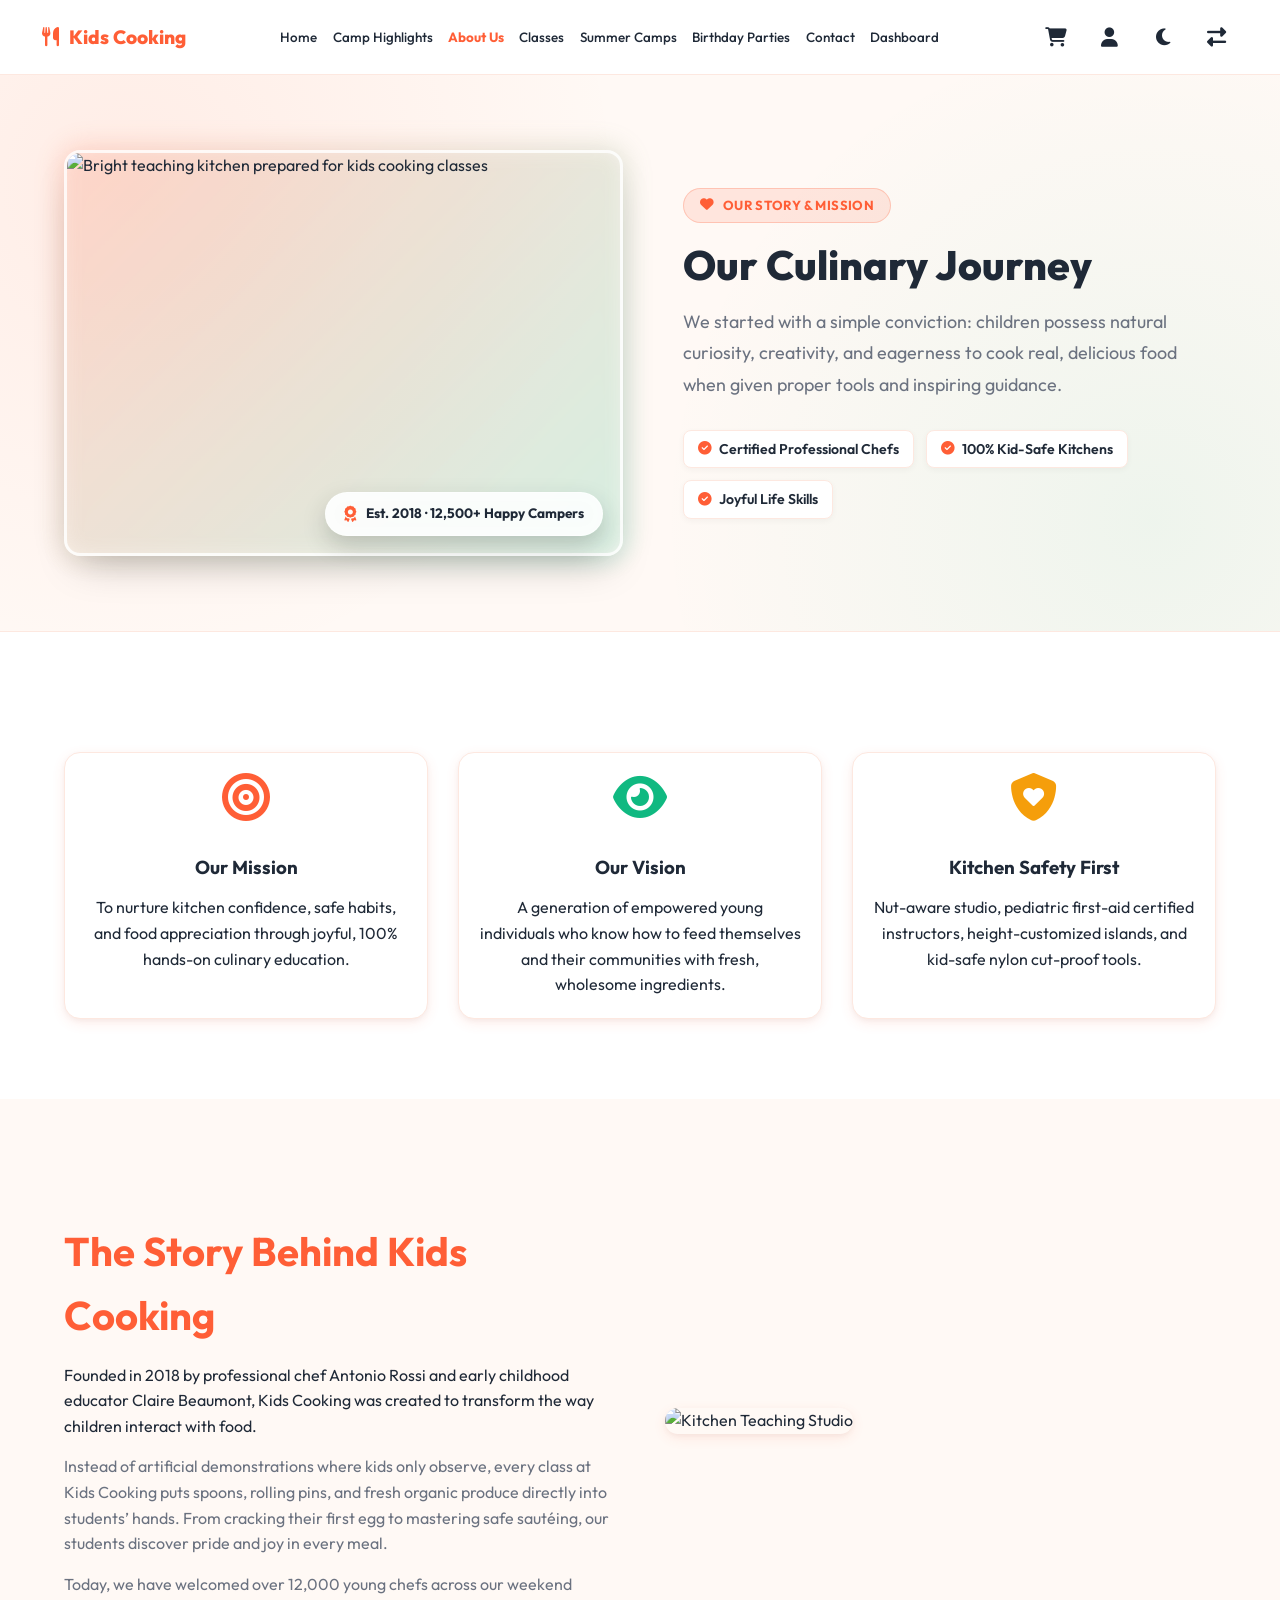
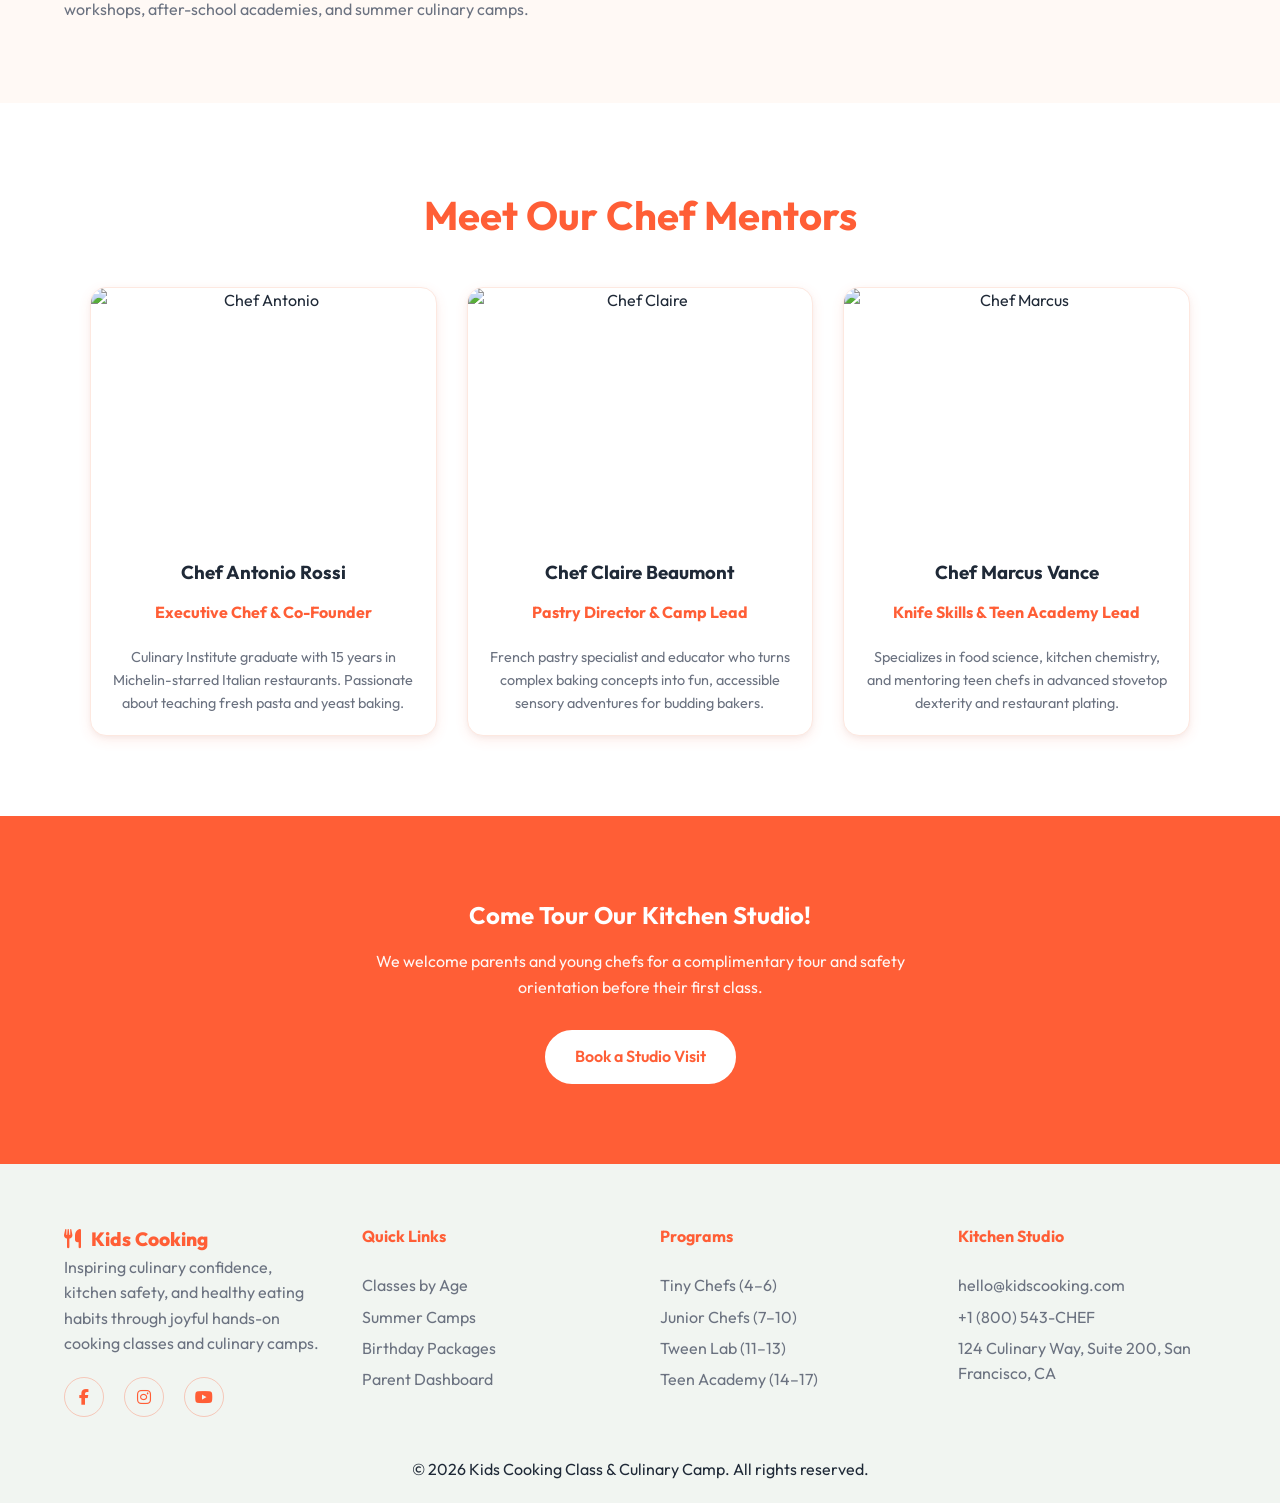
==== about.html @ 9f6e00d6 "Update Kids Cooking Class & Culinary Camp website files" ====
<!DOCTYPE html>
<html lang="en" data-theme="light" dir="ltr">
<head>
    <meta charset="UTF-8">
    <meta name="viewport" content="width=device-width, initial-scale=1.0">
    <link rel="icon" href="assets/favicon.svg" type="image/svg+xml">
    <title>About Us - Kids Cooking Class &amp; Culinary Camp</title>
    <meta name="description" content="Learn about Kids Cooking — our culinary mission, patient chef instructors, kitchen safety standards, and allergy-conscious philosophy.">
    <link rel="stylesheet" href="assets/css/main.css">
    <link rel="stylesheet" href="https://cdnjs.cloudflare.com/ajax/libs/font-awesome/6.5.0/css/all.min.css">
</head>
<body>

    <header>
        <a href="index.html" class="logo">
            <i class="fas fa-utensils"></i>
            <span>Kids Cooking</span>
        </a>
        <nav id="main-nav">
            <ul>
                <li><a href="index.html">Home</a></li>
                <li><a href="index2.html">Camp Highlights</a></li>
                <li><a href="about.html">About Us</a></li>
                <li><a href="products.html">Classes</a></li>
                <li><a href="applications.html">Summer Camps</a></li>
                <li><a href="pricing.html">Birthday Parties</a></li>
                <li><a href="contact.html">Contact</a></li>
                <li><a href="dashboard.html">Dashboard</a></li>
            </ul>
        </nav>
        <div class="nav-actions">

            <a href="cart.html" class="icon-btn" title="Enrollment Cart">
                <i class="fas fa-shopping-cart"></i>
            </a>
            <a href="login.html" class="icon-btn" title="Parent Portal">
                <i class="fas fa-user"></i>
            </a>
            <button class="icon-btn" id="theme-toggle" title="Toggle Theme">
                <i class="fas fa-moon"></i>
            </button>
            <button class="icon-btn" id="rtl-toggle" title="Toggle RTL">
                <i class="fas fa-right-left"></i>
            </button>
            <button class="menu-toggle" id="menu-toggle" aria-label="Open navigation menu" aria-expanded="false" type="button">
                <i class="fas fa-bars" aria-hidden="true"></i>
            </button>
        </div>
    </header>

    <main>
        <!-- About Us Split Hero Section -->
        <section class="page-hero-section">
            <div class="container">
                <div class="page-hero-grid">
                    <div class="page-hero-image-wrap">
                        <div class="page-hero-image-inner">
                            <img class="page-intro-image" src="https://images.unsplash.com/photo-1556911220-e15b29be8c8f?auto=format&fit=crop&w=1200&q=80" alt="Bright teaching kitchen prepared for kids cooking classes" loading="lazy">
                        </div>
                        <div class="hero-image-badge">
                            <i class="fas fa-award"></i>
                            <span>Est. 2018 · 12,500+ Happy Campers</span>
                        </div>
                    </div>
                    <div class="page-hero-content">
                        <span class="page-hero-badge"><i class="fas fa-heart"></i> Our Story &amp; Mission</span>
                        <h1 class="section-title">Our Culinary Journey</h1>
                        <p>We started with a simple conviction: children possess natural curiosity, creativity, and eagerness to cook real, delicious food when given proper tools and inspiring guidance.</p>
                        <div class="page-hero-chips">
                            <span class="page-hero-chip"><i class="fas fa-check-circle"></i> Certified Professional Chefs</span>
                            <span class="page-hero-chip"><i class="fas fa-check-circle"></i> 100% Kid-Safe Kitchens</span>
                            <span class="page-hero-chip"><i class="fas fa-check-circle"></i> Joyful Life Skills</span>
                        </div>
                    </div>
                </div>
            </div>
        </section>

        <!-- Mission, Vision, Safety Pillars -->
        <section>
            <div class="container">
                <div class="card-grid">
                    <!-- Mission -->
                    <div class="card">
                        <div class="card-content">
                            <i class="fas fa-bullseye fa-3x" style="color: var(--primary); margin-bottom: 20px;"></i>
                            <h3>Our Mission</h3>
                            <p>To nurture kitchen confidence, safe habits, and food appreciation through joyful, 100% hands-on culinary education.</p>
                        </div>
                    </div>
                    <!-- Vision -->
                    <div class="card">
                        <div class="card-content">
                            <i class="fas fa-eye fa-3x" style="color: var(--secondary); margin-bottom: 20px;"></i>
                            <h3>Our Vision</h3>
                            <p>A generation of empowered young individuals who know how to feed themselves and their communities with fresh, wholesome ingredients.</p>
                        </div>
                    </div>
                    <!-- Safety -->
                    <div class="card">
                        <div class="card-content">
                            <i class="fas fa-shield-heart fa-3x" style="color: var(--accent); margin-bottom: 20px;"></i>
                            <h3>Kitchen Safety First</h3>
                            <p>Nut-aware studio, pediatric first-aid certified instructors, height-customized islands, and kid-safe nylon cut-proof tools.</p>
                        </div>
                    </div>
                </div>
            </div>
        </section>

        <!-- Story Section -->
        <section id="our-story" style="background-color: var(--bg-alt);">
            <div class="container">
                <div class="card-grid" style="grid-template-columns: 1fr 1fr; align-items: center; gap: 50px;">
                    <div style="order: 2;">
                        <img src="https://images.unsplash.com/photo-1556911220-e15b29be8c8f?auto=format&fit=crop&w=800&q=80" alt="Kitchen Teaching Studio" style="height: 400px; width: 100%; object-fit: cover; border-radius: var(--radius); box-shadow: var(--shadow);">
                    </div>
                    <div style="order: 1;">
                        <h2 class="section-title">The Story Behind Kids Cooking</h2>
                        <p>Founded in 2018 by professional chef Antonio Rossi and early childhood educator Claire Beaumont, Kids Cooking was created to transform the way children interact with food.</p>
                        <p style="margin-top: 15px; color: var(--text-muted);">Instead of artificial demonstrations where kids only observe, every class at Kids Cooking puts spoons, rolling pins, and fresh organic produce directly into students’ hands. From cracking their first egg to mastering safe sautéing, our students discover pride and joy in every meal.</p>
                        <p style="margin-top: 15px; color: var(--text-muted);">Today, we have welcomed over 12,000 young chefs across our weekend workshops, after-school academies, and summer culinary camps.</p>
                    </div>
                </div>
            </div>
        </section>

        <!-- Instructors Section -->
        <section id="team">
            <div class="container">
                <h2 class="section-title text-center">Meet Our Chef Mentors</h2>
                <div class="card-grid card-grid--three">
                    <div class="card">
                        <img src="https://images.unsplash.com/photo-1577219491135-ce391730fb2c?auto=format&fit=crop&w=600&q=80" alt="Chef Antonio" style="height: 250px; object-fit: cover;">
                        <div class="card-content">
                            <h3>Chef Antonio Rossi</h3>
                            <p style="color: var(--primary); font-weight: 700; margin-bottom: 8px;">Executive Chef &amp; Co-Founder</p>
                            <p style="font-size: 0.9rem; color: var(--text-muted);">Culinary Institute graduate with 15 years in Michelin-starred Italian restaurants. Passionate about teaching fresh pasta and yeast baking.</p>
                        </div>
                    </div>
                    <div class="card">
                        <img src="https://images.unsplash.com/photo-1581299894007-aaa50297cf16?auto=format&fit=crop&w=600&q=80" alt="Chef Claire" style="height: 250px; object-fit: cover;">
                        <div class="card-content">
                            <h3>Chef Claire Beaumont</h3>
                            <p style="color: var(--primary); font-weight: 700; margin-bottom: 8px;">Pastry Director &amp; Camp Lead</p>
                            <p style="font-size: 0.9rem; color: var(--text-muted);">French pastry specialist and educator who turns complex baking concepts into fun, accessible sensory adventures for budding bakers.</p>
                        </div>
                    </div>
                    <div class="card">
                        <img src="https://images.unsplash.com/photo-1543339308-43e59d6b73a6?auto=format&fit=crop&w=600&q=80" alt="Chef Marcus" style="height: 250px; object-fit: cover;">
                        <div class="card-content">
                            <h3>Chef Marcus Vance</h3>
                            <p style="color: var(--primary); font-weight: 700; margin-bottom: 8px;">Knife Skills &amp; Teen Academy Lead</p>
                            <p style="font-size: 0.9rem; color: var(--text-muted);">Specializes in food science, kitchen chemistry, and mentoring teen chefs in advanced stovetop dexterity and restaurant plating.</p>
                        </div>
                    </div>
                </div>
            </div>
        </section>

        <!-- Studio Tour CTA -->
        <section class="section-cta-band" style="background: var(--primary); color: white;">
            <div class="container text-center">
                <h2 style="color: white; margin-bottom: 15px;">Come Tour Our Kitchen Studio!</h2>
                <p style="margin-bottom: 30px; opacity: 0.95; max-width: 600px; margin-left: auto; margin-right: auto;">
                    We welcome parents and young chefs for a complimentary tour and safety orientation before their first class.
                </p>
                <a href="contact.html" class="btn btn-primary btn-primary-on-dark">Book a Studio Visit</a>
            </div>
        </section>
    </main>

    <footer>
        <div class="container">
            <div class="footer-grid">
                <div class="footer-column">
                    <div class="logo">
                        <i class="fas fa-utensils"></i>
                        <span>Kids Cooking</span>
                    </div>
                    <p>Inspiring culinary confidence, kitchen safety, and healthy eating habits through joyful hands-on cooking classes and culinary camps.</p>
                    <div class="footer-socials">
                        <a href="#" class="footer-social-link" title="Facebook" aria-label="Facebook"><i class="fab fa-facebook-f"></i></a>
                        <a href="#" class="footer-social-link" title="Instagram" aria-label="Instagram"><i class="fab fa-instagram"></i></a>
                        <a href="#" class="footer-social-link" title="YouTube" aria-label="YouTube"><i class="fab fa-youtube"></i></a>
                    </div>
                </div>
                <div class="footer-column">
                    <h4>Quick Links</h4>
                    <ul>
                        <li><a href="products.html">Classes by Age</a></li>
                        <li><a href="applications.html">Summer Camps</a></li>
                        <li><a href="pricing.html">Birthday Packages</a></li>
                        <li><a href="dashboard.html">Parent Dashboard</a></li>
                    </ul>
                </div>
                <div class="footer-column">
                    <h4>Programs</h4>
                    <ul>
                        <li><a href="products.html">Tiny Chefs (4–6)</a></li>
                        <li><a href="products.html">Junior Chefs (7–10)</a></li>
                        <li><a href="products.html">Tween Lab (11–13)</a></li>
                        <li><a href="products.html">Teen Academy (14–17)</a></li>
                    </ul>
                </div>
                <div class="footer-column">
                    <h4>Kitchen Studio</h4>
                    <p>hello@kidscooking.com</p>
                    <p>+1 (800) 543-CHEF</p>
                    <p>124 Culinary Way, Suite 200, San Francisco, CA</p>
                </div>
            </div>
            <p>&copy; 2026 Kids Cooking Class & Culinary Camp. All rights reserved.</p>
        </div>
    </footer>

    <script src="assets/js/app.js"></script>
</body>
</html>
---- assets/css/main.css ----
@import url('https://fonts.googleapis.com/css2?family=Outfit:wght@300;400;500;600;700;800;900&family=Quicksand:wght@500;600;700&display=swap');

:root {
    --primary: #FF5E36;
    --primary-light: #FF7A59;
    --secondary: #10B981;
    --accent: #F59E0B;
    --accent-purple: #8B5CF6;
    --bg-light: #FFFFFF;
    --bg-alt-light: #FFF9F5;
    --text-light: #1F2937;
    --text-muted-light: #6B7280;
    --card-light: #FFFFFF;
    --border-light: #FDE8E0;

    --bg-dark: #1E161C;
    --bg-alt-dark: #291F26;
    --text-dark: #FDF8F6;
    --text-muted-dark: #D4C3CC;
    --card-dark: #2F242C;
    --border-dark: #4B3947;

    --transition: all 0.3s ease;
    --radius: 16px;
    --shadow: 0 4px 14px -1px rgba(255, 94, 54, 0.12), 0 2px 6px -1px rgba(0, 0, 0, 0.05);
}

[data-theme="dark"] {
    --bg: var(--bg-dark);
    --bg-alt: var(--bg-alt-dark);
    --text: var(--text-dark);
    --text-muted: var(--text-muted-dark);
    --card: var(--card-dark);
    --border: var(--border-dark);
    --shadow: 0 10px 15px -3px rgba(0, 0, 0, 0.5);
}

[data-theme="light"] {
    --bg: var(--bg-light);
    --bg-alt: var(--bg-alt-light);
    --text: var(--text-light);
    --text-muted: var(--text-muted-light);
    --card: var(--card-light);
    --border: var(--border-light);
}

[dir="rtl"] {
    direction: rtl;
    text-align: right;
}

* {
    margin: 0;
    padding: 0;
    box-sizing: border-box;
}

body {
    font-family: 'Outfit', 'Quicksand', -apple-system, BlinkMacSystemFont, 'Segoe UI', Roboto, sans-serif;
    background-color: var(--bg);
    color: var(--text);
    line-height: 1.6;
    transition: background-color 0.3s, color 0.3s;
    overflow-x: hidden;
}

a {
    text-decoration: none;
    color: inherit;
    transition: var(--transition);
}

ul {
    list-style: none;
}

img {
    max-width: 100%;
    height: auto;
    border-radius: var(--radius);
}

section {
    padding: 80px 5%;
}

.container {
    max-width: 1200px;
    margin: 0 auto;
}

.text-center {
    text-align: center;
}

/* Typography */
h1, h2, h3, h4 {
    margin-bottom: 1.5rem;
    font-weight: 700;
}

.section-title {
    font-size: 2.5rem;
    margin-bottom: 1rem;
    color: var(--primary);
}

[data-theme="dark"] .section-title {
    color: var(--primary);
}

.page-intro-image {
    display: block;
    width: min(100%, 920px);
    aspect-ratio: 16 / 7;
    object-fit: cover;
    margin: 32px auto 0;
    border-radius: var(--radius);
    box-shadow: var(--shadow);
}

.auth-visual {
    height: 155px;
    margin: -16px -8px 24px;
    border-radius: 14px;
    overflow: hidden;
    box-shadow: var(--shadow);
}

.auth-visual img {
    width: 100%;
    height: 100%;
    object-fit: cover;
    display: block;
}

/* Base Buttons */
.btn {
    display: inline-flex;
    align-items: center;
    justify-content: center;
    padding: 12px 28px;
    border-radius: 50px;
    font-weight: 600;
    font-size: 1rem;
    cursor: pointer;
    border: none;
    transition: var(--transition);
    gap: 8px;
    min-width: 160px;
    text-align: center;
    position: relative;
    overflow: hidden;
}

.btn-primary {
    background-color: var(--primary);
    color: white;
}

@media (hover: hover) and (pointer: fine) {
    .btn-primary:hover {
        background-color: var(--primary-light);
        transform: translateY(-2px);
        box-shadow: 0 8px 20px rgba(255, 94, 54, 0.4);
    }
}

.btn-primary:active {
    transform: translateY(0);
    box-shadow: 0 4px 14px rgba(255, 94, 54, 0.3);
}

.btn-secondary {
    background-color: transparent;
    border: 2px solid var(--primary);
    color: var(--primary);
}

[data-theme="dark"] .btn-secondary {
    border-color: var(--primary);
    color: var(--primary);
}

.btn-secondary:hover {
    background-color: var(--primary);
    color: white;
    transform: translateY(-2px);
}

[data-theme="dark"] .btn-secondary:hover {
    background-color: var(--primary);
    color: white;
}

/*
 * Secondary outline on dark surfaces (hero overlay, primary CTA bands, etc.).
 * Default .btn-secondary uses --primary green; that fails on dark green/black backdrops.
 */
.hero .btn-secondary,
.section-cta-band .btn-secondary,
#final-cta .btn-secondary,
.btn-secondary-on-dark {
    border-color: rgba(255, 255, 255, 0.95);
    color: #ffffff;
    background-color: rgba(255, 255, 255, 0.12);
}

.hero .btn-secondary:hover,
.section-cta-band .btn-secondary:hover,
#final-cta .btn-secondary:hover,
.btn-secondary-on-dark:hover {
    background-color: #ffffff;
    color: var(--primary);
    border-color: #ffffff;
    box-shadow: 0 4px 14px rgba(0, 0, 0, 0.2);
}

/* Header */
header {
    background-color: rgba(255, 255, 255, 0.8);
    backdrop-filter: blur(10px);
    position: sticky;
    top: 0;
    z-index: 900;
    padding: 0.95rem clamp(20px, 3.25vw, 60px);
    display: flex;
    justify-content: space-between;
    align-items: center;
    gap: clamp(12px, 1.8vw, 28px);
    border-bottom: 1px solid var(--border);
}

[data-theme="dark"] header {
    background-color: rgba(30, 22, 28, 0.85);
}

.logo {
    display: flex;
    align-items: center;
    gap: 10px;
    font-size: clamp(1.2rem, 1.4vw, 1.5rem);
    font-weight: 800;
    color: var(--primary);
    flex-shrink: 0;
    text-decoration: none;
    white-space: nowrap;
}

[data-theme="dark"] .logo {
    color: var(--primary);
}

header nav {
    flex: 1 1 auto;
    min-width: 0;
}

nav ul {
    display: flex;
    gap: clamp(10px, 1.2vw, 22px);
    align-items: center;
    justify-content: center;
    flex-wrap: nowrap;
}

nav ul li {
    flex: 0 0 auto;
}

/* Touch-friendly base interactions */
a, button, .btn, .icon-btn, .menu-toggle {
    touch-action: manipulation;
    -webkit-tap-highlight-color: transparent;
}

nav ul li a {
    font-weight: 500;
    font-size: clamp(0.84rem, 0.85vw, 0.95rem);
    white-space: nowrap;
    touch-action: manipulation;
    -webkit-tap-highlight-color: transparent;
}

nav ul li a[aria-current="page"],
nav ul li a.active-link {
    color: var(--primary);
    font-weight: 700;
}

[data-theme="dark"] nav ul li a[aria-current="page"],
[data-theme="dark"] nav ul li a.active-link {
    color: var(--primary);
}

@media (hover: hover) and (pointer: fine) {
    nav ul li a:hover {
        color: var(--primary);
    }
}

.nav-actions {
    display: flex;
    align-items: center;
    gap: clamp(6px, 0.75vw, 12px);
    flex-shrink: 0;
}

.btn-nav-cta {
    padding: 10px 18px;
    min-width: auto;
    font-size: 0.9rem;
    border-radius: 50px;
    line-height: 1.2;
    white-space: nowrap;
}

.icon-btn svg,
.icon-btn .lucide {
    width: 22px;
    height: 22px;
    stroke-width: 2;
    flex-shrink: 0;
}

.theme-toggle-btn .theme-icon-moon,
.theme-toggle-btn .theme-icon-sun {
    display: flex;
    align-items: center;
    justify-content: center;
}

.theme-toggle-btn .theme-icon-sun {
    display: none;
}

html[data-theme="dark"] .theme-toggle-btn .theme-icon-moon {
    display: none;
}

html[data-theme="dark"] .theme-toggle-btn .theme-icon-sun {
    display: flex;
}

.card-icon-top {
    display: flex;
    justify-content: center;
    align-items: center;
    margin-bottom: 20px;
    color: var(--primary);
}

.card-icon-top svg {
    width: 48px;
    height: 48px;
    stroke-width: 1.5;
}

#how-it-works .how-it-works-step-image,
#product-categories .how-it-works-step-image {
    margin: 0 auto 1.25rem;
    max-width: 200px;
    aspect-ratio: 1;
    border-radius: var(--radius);
    overflow: hidden;
    box-shadow: var(--shadow);
    border: 1px solid var(--border);
}

#product-categories .how-it-works-step-image {
    max-width: 140px;
    margin-bottom: 0.75rem;
}

#how-it-works .how-it-works-step-image img,
#product-categories .how-it-works-step-image img {
    width: 100%;
    height: 100%;
    object-fit: cover;
    display: block;
    border-radius: 0;
}

/* How It Works — responsive image fix for mobile & tablet */
@media (max-width: 1024px) {
    #how-it-works .how-it-works-step-image {
        max-width: 100%;
        width: 100%;
        aspect-ratio: 16 / 9;
        border-radius: var(--radius) var(--radius) 0 0;
        margin-bottom: 1.25rem;
    }

    #how-it-works .how-it-works-step-image img {
        width: 100%;
        height: 100%;
        object-fit: cover;
        aspect-ratio: unset;
    }
}

/* Video placeholder: photo poster + high-contrast play control */
.video-poster-tile {
    position: relative;
    width: 100%;
    max-width: 900px;
    margin: 0 auto;
    min-height: 320px;
    height: 50vw;
    max-height: 500px;
    border-radius: var(--radius);
    overflow: hidden;
    background-color: #111;
    display: flex;
    align-items: center;
    justify-content: center;
}

.video-poster-tile .video-poster-img {
    position: absolute;
    inset: 0;
    width: 100%;
    height: 100%;
    object-fit: cover;
    z-index: 0;
    display: block;
    border-radius: 0;
}

.video-poster-tile::before {
    content: '';
    position: absolute;
    inset: 0;
    z-index: 1;
    background: linear-gradient(to top, rgba(0, 0, 0, 0.75) 0%, rgba(0, 0, 0, 0.35) 45%, rgba(0, 0, 0, 0.25) 100%);
    pointer-events: none;
}

.video-poster-play {
    position: relative;
    z-index: 2;
    width: 88px;
    height: 88px;
    border: none;
    border-radius: 50%;
    background: rgba(255, 255, 255, 0.95);
    color: var(--primary);
    cursor: pointer;
    display: flex;
    align-items: center;
    justify-content: center;
    box-shadow: 0 8px 24px rgba(0, 0, 0, 0.35);
    transition: var(--transition);
}

.video-poster-play svg {
    width: 36px;
    height: 36px;
    margin-left: 4px;
}

@media (hover: hover) and (pointer: fine) {
    .video-poster-play:hover {
        transform: scale(1.06);
        background: #ffffff;
    }
}

.video-poster-caption {
    position: absolute;
    bottom: 20px;
    left: 0;
    right: 0;
    z-index: 2;
    color: #ffffff;
    text-align: center;
    margin: 0;
    padding: 0 16px;
    font-weight: 600;
    text-shadow: 0 1px 3px rgba(0, 0, 0, 0.8);
}

/* Products: Pro Grow Tower — primary green on dark bg-alt fails contrast in dark mode */
#featured-product .featured-price-current {
    color: var(--primary);
}

[data-theme="dark"] #featured-product .featured-price-current {
    color: var(--primary);
}

#featured-product .featured-price-was {
    color: var(--text-muted);
    font-weight: 600;
}

[data-theme="dark"] #featured-product .featured-price-was {
    color: #a1a1aa;
}

/* About: Our Journey — grid timeline so year badges never overlap headings */
#our-journey-timeline .journey-track {
    max-width: 760px;
    margin: 2.5rem auto 0;
    display: flex;
    flex-direction: column;
    gap: 2rem;
}

#our-journey-timeline .journey-row {
    display: grid;
    grid-template-columns: minmax(5.5rem, 6.5rem) minmax(0, 1fr);
    gap: 1rem 1.5rem;
    align-items: start;
}

#our-journey-timeline .journey-row__meta {
    border-inline-end: 3px solid var(--primary);
    padding-inline-end: 1.25rem;
    text-align: end;
    display: flex;
    justify-content: flex-end;
    align-items: flex-start;
}

#our-journey-timeline .journey-year-badge {
    display: inline-flex;
    align-items: center;
    justify-content: center;
    padding: 0.35rem 0.75rem;
    border-radius: 999px;
    font-weight: 700;
    font-size: 0.8rem;
    letter-spacing: 0.02em;
    color: #fff;
    background: var(--primary);
    white-space: nowrap;
}

#our-journey-timeline .journey-year-badge--today {
    background: var(--primary);
}

#our-journey-timeline .journey-row__body h3 {
    margin: 0 0 0.5rem;
    font-size: 1.35rem;
}

#our-journey-timeline .journey-row__body p {
    margin: 0;
    color: var(--text-muted);
    line-height: 1.65;
}

@media (max-width: 520px) {
    #our-journey-timeline .journey-row {
        grid-template-columns: 1fr;
        gap: 0.65rem;
    }

    #our-journey-timeline .journey-row__meta {
        border-inline-end: none;
        border-block-end: 3px solid var(--primary);
        padding-inline-end: 0;
        padding-block-end: 0.65rem;
        text-align: start;
        justify-content: flex-start;
    }
}

.icon-btn {
    background: transparent;
    border: none;
    color: var(--text);
    font-size: 1.2rem;
    cursor: pointer;
    padding: 8px;
    border-radius: 50%;
    transition: var(--transition);
    touch-action: manipulation;
    -webkit-tap-highlight-color: transparent;
    min-width: 44px;
    min-height: 44px;
    display: inline-flex;
    align-items: center;
    justify-content: center;
}

@media (hover: hover) and (pointer: fine) {
    .icon-btn:hover {
        background-color: var(--border);
    }
}

.icon-btn:active {
    background-color: var(--border);
    transform: scale(0.96);
}

/* Hero Section */
.hero {
    min-height: 80vh;
    display: flex;
    flex-direction: column;
    justify-content: center;
    align-items: center;
    text-align: center;
    background-size: cover;
    background-position: center;
    position: relative;
    color: white;
}

.hero::before {
    content: '';
    position: absolute;
    top: 0;
    left: 0;
    width: 100%;
    height: 100%;
    background: linear-gradient(rgba(0,0,0,0.4), rgba(0,0,0,0.6));
    z-index: 1;
}

.hero-content {
    position: relative;
    z-index: 2;
    max-width: 800px;
}

.hero h1 {
    font-size: 4rem;
    margin-bottom: 1rem;
    animation: fadeInUp 1s ease;
}

.hero p {
    font-size: 1.25rem;
    margin-bottom: 2rem;
    opacity: 0.9;
    animation: fadeInUp 1.2s ease;
}

.hero-btns {
    display: flex;
    gap: 20px;
    justify-content: center;
    animation: fadeInUp 1.4s ease;
}

.split-hero .hero-btns {
    margin-top: 2rem;
}

/* Cards */
.card-grid {
    display: grid;
    grid-template-columns: repeat(auto-fit, minmax(250px, 1fr));
    gap: 30px;
    margin-top: 40px;
}

.card {
    background-color: var(--card);
    border-radius: var(--radius);
    text-align: center;
    transition: var(--transition);
    border: 1px solid var(--border);
    box-shadow: var(--shadow);
    overflow: hidden;
    display: flex;
    flex-direction: column;
}

.product-card-actions {
    display: flex;
    gap: 12px;
    justify-content: center;
    margin-top: auto;
    padding-top: 15px;
}

.product-card-actions .btn {
    flex: 1;
    min-width: auto;
}



.card:active {
    transform: scale(0.99);
    border-color: var(--primary);
}

@media (hover: hover) and (pointer: fine) {
    .card:hover {
        transform: translateY(-8px);
        border-color: var(--primary);
    }
}

.card-grid--three {
    grid-template-columns: repeat(auto-fit, minmax(260px, 1fr));
    justify-items: stretch;
}

@media (min-width: 900px) {
    .card-grid--three {
        grid-template-columns: repeat(3, minmax(0, 1fr));
        max-width: 1100px;
        margin-left: auto;
        margin-right: auto;
    }
}

.card img {
    width: 100%;
    aspect-ratio: 16 / 9;
    object-fit: cover;
    border-radius: 0;
    transition: transform 0.5s ease;
}

#our-team .card img {
    aspect-ratio: 4 / 5;
    object-position: center top;
}


@media (min-width: 1025px) {
    .card img {
        aspect-ratio: 4 / 3;
    }
}

@media (hover: hover) and (pointer: fine) {
    .card:hover img {
        transform: scale(1.05);
    }
}



#our-team .card > img {
    height: 300px;
    object-position: center 20%;
}

.card-content {
    padding: 20px;
    display: flex;
    flex-direction: column;
    gap: 12px;
    flex-grow: 1;
}

.card-content h3 {
    margin-bottom: 0;
}

/* Dashboard Mockup */
.dashboard-preview {
    background: var(--card);
    border-radius: var(--radius);
    padding: 20px;
    box-shadow: var(--shadow);
    border: 1px solid var(--border);
    margin-top: 40px;
}

/* Footer */
footer {
    background-color: var(--bg-dark);
    color: white;
    padding: 60px 5% 20px;
    text-align: center;
}

/* Light theme footer overrides */
[data-theme="light"] footer {
    background-color: #F1F5F1;
    color: var(--text-light);
}

[data-theme="light"] footer .footer-column h4 {
    color: var(--primary);
}

[data-theme="light"] footer .footer-column .logo {
    color: var(--primary);
}

[data-theme="light"] footer .footer-column ul a {
    color: var(--text-muted-light);
}

[data-theme="light"] footer .footer-column p {
    color: var(--text-muted-light);
}

[data-theme="light"] .footer-social-link {
    border-color: rgba(255, 94, 54, 0.3);
    color: var(--primary);
}

[data-theme="light"] .footer-bottom {
    border-top-color: var(--border-light);
    color: var(--text-muted-light);
}

.footer-grid {
    display: grid;
    grid-template-columns: repeat(auto-fit, minmax(200px, 1fr));
    gap: 40px;
    margin-bottom: 40px;
}

.footer-column h4 {
    margin-bottom: 1.5rem;
    color: var(--primary-light);
    font-weight: 700;
}

/* Footer logo matches header logo colors */
footer .footer-column .logo {
    color: var(--primary);
}

footer .footer-column .logo .lucide,
footer .footer-column .logo svg {
    color: inherit;
    stroke: currentColor;
}

[data-theme="dark"] footer .footer-column .logo {
    color: var(--primary);
}

footer .footer-column {
    text-align: left;
}

footer .footer-column ul,
footer .footer-column p {
    margin: 0;
    padding: 0;
}

footer .footer-column ul li + li,
footer .footer-column p + p {
    margin-top: 0.35rem;
}

footer .footer-column ul a {
    color: #f1f5f9;
}

@media (hover: hover) and (pointer: fine) {
    footer .footer-column ul a:hover {
        color: #ffffff;
        text-decoration: underline;
    }
}

footer .footer-column p {
    color: rgba(248, 250, 252, 0.95);
}

.footer-socials {
    display: flex;
    justify-content: flex-start;
    gap: 20px;
    margin-top: 20px;
}

.footer-social-link {
    display: inline-flex;
    align-items: center;
    justify-content: center;
    width: 40px;
    height: 40px;
    border-radius: 50%;
    border: 1px solid rgba(255, 255, 255, 0.25);
    color: rgba(255, 255, 255, 0.85);
    transition: var(--transition);
}

.footer-social-link svg {
    width: 20px;
    height: 20px;
}

@media (hover: hover) and (pointer: fine) {
    .footer-social-link:hover {
        color: var(--primary);
        border-color: var(--primary);
    }
}

.footer-social-link:active {
    transform: scale(0.95);
}

/* CTA band on primary background: solid primary-style button */
.section-cta-band {
    text-align: center;
}

.section-cta-band .btn-primary-on-dark {
    background-color: white;
    color: var(--primary);
    border: 2px solid white;
}

.section-cta-band .btn-primary-on-dark:hover {
    background-color: transparent;
    color: white;
    border-color: white;
}

[data-theme="dark"] .section-cta-band .btn-primary-on-dark {
    background-color: white;
    color: var(--primary);
    border-color: white;
}

[data-theme="dark"] .section-cta-band .btn-primary-on-dark:hover {
    background-color: transparent;
    color: white;
    border-color: white;
}

/* Cart badge on header icon */
.icon-btn-cart {
    position: relative;
}

.cart-badge {
    position: absolute;
    top: 2px;
    right: 2px;
    min-width: 18px;
    height: 18px;
    padding: 0 4px;
    font-size: 0.65rem;
    font-weight: 700;
    line-height: 18px;
    text-align: center;
    border-radius: 9px;
    background: var(--primary);
    color: #ffffff;
}

/* Responsiveness Refinements */
@media (max-width: 1024px) {
    .card-grid--three {
        grid-template-columns: repeat(2, 1fr);
        gap: 20px;
    }

    .hero h1 {
        font-size: 3rem;
    }
}

@media (max-width: 768px) {
    .card-grid--three {
        grid-template-columns: 1fr;
    }

    .product-card-actions {
        flex-direction: column;
    }
    
    .product-card-actions .btn {
        width: 100%;
    }

    /* Stack 2-column grids on mobile */
    .card-grid[style*="grid-template-columns: 1fr 1fr"],
    .card-grid[style*="grid-template-columns: repeat(2"] {
        grid-template-columns: 1fr !important;
        text-align: center;
        gap: 40px !important;
    }

    .card-grid img {
        height: auto !important;
        max-height: 400px;
        width: 100%;
        object-fit: cover;
    }
}




/* Dashboard (no site header/footer) */
.dashboard-body {
    margin: 0;
    min-height: 100vh;
    display: flex;
    background: var(--bg);
    color: var(--text);
}

.dashboard-sidebar {
    width: 260px;
    flex-shrink: 0;
    background: var(--card);
    border-inline-end: 1px solid var(--border);
    display: flex;
    flex-direction: column;
    height: 100vh;
    position: sticky;
    top: 0;
    overflow-y: auto;
}

.dashboard-sidebar-header {
    padding: 1.25rem 1rem;
    border-bottom: 1px solid var(--border);
    display: flex;
    align-items: center;
    gap: 10px;
    font-weight: 800;
    font-size: 1.5rem;
    color: var(--primary);
}

[data-theme="dark"] .dashboard-sidebar-header {
    color: var(--primary);
}

.dashboard-nav {
    padding: 0.75rem 0;
    flex: 1;
}

.dashboard-nav a {
    display: flex;
    align-items: center;
    gap: 0.65rem;
    padding: 0.75rem 1.25rem;
    font-weight: 500;
    font-size: 0.95rem;
    color: var(--text);
    border-inline-start: 3px solid transparent;
}

.dashboard-nav a svg {
    width: 20px;
    height: 20px;
    flex-shrink: 0;
    opacity: 0.85;
}

@media (hover: hover) and (pointer: fine) {
    .dashboard-nav a:hover {
        background: var(--bg-alt);
        color: var(--primary);
    }
}

[data-theme="dark"] .dashboard-nav a:hover {
    color: var(--primary);
}

.dashboard-nav a[aria-current="page"] {
    background: var(--bg-alt);
    border-inline-start-color: var(--primary);
    color: var(--primary);
    font-weight: 600;
}

[data-theme="dark"] .dashboard-nav a[aria-current="page"] {
    color: var(--primary);
}

.dashboard-sidebar-footer {
    padding: 1rem;
    border-top: 1px solid var(--border);
}

.dashboard-main {
    flex: 1;
    min-width: 0;
    display: flex;
    flex-direction: column;
    max-height: 100vh;
    overflow: hidden;
}

.dashboard-topbar {
    display: flex;
    align-items: center;
    justify-content: space-between;
    gap: 1rem;
    padding: 0.85rem 1.5rem;
    border-bottom: 1px solid var(--border);
    background: var(--card);
    flex-shrink: 0;
    flex-wrap: nowrap;
}

.dashboard-topbar-actions {
    display: flex;
    align-items: center;
    gap: 0.5rem;
    flex-shrink: 0;
}

.dashboard-content {
    flex: 1;
    overflow-y: auto;
    padding: 1.5rem;
}

.dashboard-metrics {
    display: grid;
    grid-template-columns: repeat(auto-fit, minmax(200px, 1fr));
    gap: 1rem;
    margin-bottom: 1.5rem;
}

.metric-card {
    background: var(--card);
    border: 1px solid var(--border);
    border-radius: var(--radius);
    padding: 1.25rem;
    box-shadow: var(--shadow);
}

.metric-card h3 {
    font-size: 0.85rem;
    font-weight: 600;
    color: var(--text-muted);
    margin-bottom: 0.35rem;
}

.metric-card .metric-value {
    font-size: 1.75rem;
    font-weight: 800;
    color: var(--primary);
}

[data-theme="dark"] .metric-card .metric-value {
    color: var(--primary);
}

.dashboard-panel {
    background: var(--card);
    border: 1px solid var(--border);
    border-radius: var(--radius);
    padding: 1.25rem;
    margin-bottom: 1.25rem;
    box-shadow: var(--shadow);
}

.dashboard-panel h2 {
    font-size: 1.15rem;
    margin-bottom: 1rem;
}

.dashboard-two-col {
    display: grid;
    grid-template-columns: repeat(auto-fit, minmax(280px, 1fr));
    gap: 1.25rem;
}

/* Pricing */
.pricing-grid {
    display: grid;
    grid-template-columns: repeat(auto-fit, minmax(280px, 1fr));
    gap: 1.5rem;
    align-items: stretch;
    max-width: 1100px;
    margin: 0 auto;
}

.pricing-card {
    background: var(--card);
    border: 1px solid var(--border);
    border-radius: var(--radius);
    padding: 2rem 1.75rem;
    display: flex;
    flex-direction: column;
    box-shadow: var(--shadow);
    position: relative;
    padding-top: 2.25rem;
}

.pricing-card.popular {
    border-color: var(--primary);
    box-shadow: 0 12px 40px rgba(255, 94, 54, 0.2);
}

.badge-popular {
    position: absolute;
    top: -14px;
    left: 50%;
    transform: translateX(-50%);
    background: var(--primary);
    color: #ffffff;
    font-size: 0.75rem;
    font-weight: 700;
    padding: 6px 16px;
    border-radius: 999px;
    white-space: nowrap;
}

.pricing-card h3 {
    margin-bottom: 0.5rem;
}

.pricing-price {
    font-size: 2rem;
    font-weight: 800;
    color: var(--primary);
    margin-bottom: 0.25rem;
}

[data-theme="dark"] .pricing-price {
    color: var(--primary);
}

.pricing-card .pricing-desc {
    color: var(--text-muted);
    font-size: 0.95rem;
    margin-bottom: 1.25rem;
    flex-grow: 1;
}

.pricing-card ul {
    text-align: left;
    margin-bottom: 1.5rem;
    list-style: none;
}

.pricing-card ul li {
    padding: 0.35rem 0;
    padding-inline-start: 1.5rem;
    position: relative;
    font-size: 0.9rem;
}

.pricing-card ul li::before {
    content: '';
    position: absolute;
    inset-inline-start: 0;
    top: 0.65em;
    width: 6px;
    height: 6px;
    border-radius: 50%;
    background: var(--primary);
}

@media (max-width: 900px) {
    .dashboard-body {
        /* Keep sidebar from affecting layout until active */
        display: block;
    }

    .dashboard-sidebar {
        position: fixed;
        left: -260px;
        top: 0;
        bottom: 0;
        width: 260px;
        height: 100vh;
        z-index: 1200;
        transition: left 0.3s cubic-bezier(0.4, 0, 0.2, 1);
        border-inline-end: 1px solid var(--border);
        box-shadow: 10px 0 30px rgba(0,0,0,0.1);
    }

    .dashboard-sidebar.active {
        left: 0;
    }

    .dashboard-main {
        max-height: 100vh;
        width: 100%;
    }

    .dashboard-topbar {
        padding: 0.75rem 1rem;
    }

    .dashboard-topbar .menu-toggle {
        display: block !important;
        margin-inline-end: 0.5rem;
    }

    /* Backdrop for dashboard sidebar */
    .dashboard-backdrop {
        position: fixed;
        inset: 0;
        background: rgba(0,0,0,0.4);
        backdrop-filter: blur(2px);
        z-index: 1150;
        opacity: 0;
        visibility: hidden;
        transition: all 0.3s ease;
    }

    .dashboard-backdrop.active {
        opacity: 1;
        visibility: visible;
    }
}

/* Animations */
@keyframes fadeInUp {
    from {
        opacity: 0;
        transform: translateY(30px);
    }
    to {
        opacity: 1;
        transform: translateY(0);
    }
}

#menu-toggle,
.menu-toggle {
    display: none;
    /* Large tap target for mobile */
    padding: 10px 12px;
    cursor: pointer;
    touch-action: manipulation;
    -webkit-tap-highlight-color: transparent;
    font-size: 1.4rem;
    line-height: 1;
    user-select: none;
    -webkit-user-select: none;
    background: transparent;
    border: none;
    color: var(--primary);
}

[data-theme="dark"] #menu-toggle,
[data-theme="dark"] .menu-toggle {
    color: var(--primary);
}

.mobile-nav-actions {
    display: none;
}

@media (max-width: 1100px) {
    html, body {
        overflow-x: hidden;
        max-width: 100vw;
    }

    /* Keep site header pinned on mobile/tablet scroll */
    body:not(.dashboard-body) {
        padding-top: 76px;
    }

    body:not(.dashboard-body) > header {
        position: fixed;
        top: 0;
        left: 0;
        right: 0;
        width: 100%;
        z-index: 900;
    }

    body.nav-active {
        overflow: hidden;
    }

    section {
        padding: 60px 24px;
        text-align: center;
    }

    .container {
        padding: 0;
    }

    /* Hero */
    .hero {
        padding: 0 24px;
    }

    .hero h1 {
        font-size: 2.8rem;
    }

    .hero-btns {
        flex-direction: column;
        width: 100%;
        max-width: 250px;
        margin: 0 auto;
    }

    /* Buttons */
    .btn {
        width: 100%;
        max-width: 250px;
        margin: 0 auto;
    }

    .product-card-actions {
        gap: 6px !important;
    }

    /* Layouts */
    .card-grid {
        grid-template-columns: 1fr;
    }

    .stats-grid {
        grid-template-columns: 1fr;
    }

    .footer-grid {
        grid-template-columns: repeat(2, 1fr);
        gap: 30px;
    }

    .mock-charts {
        grid-template-columns: 1fr;
    }
}

@media (max-width: 640px) {
    .page-intro-image {
        aspect-ratio: 4 / 3;
        margin-top: 24px;
    }

    .auth-visual {
        height: 132px;
        margin: -12px -4px 20px;
    }

    .footer-grid {
        grid-template-columns: 1fr;
    }
}

/* Header / Nav: Mobile & Tablet Only */
@media (max-width: 1100px) {
    /* Header: show logo (left) + hamburger (right) only */
    header {
        padding: 1rem 24px;
        overflow: visible;
    }

    header > .nav-actions {
        margin-inline-start: auto;
        justify-content: flex-end;
    }

    /* Hide all nav-action items EXCEPT the hamburger button */
    header > .nav-actions > .icon-btn:not(#menu-toggle),
    header > .nav-actions > a.icon-btn,
    header > .nav-actions > button.icon-btn {
        display: none !important;
    }

    /* Always show the hamburger toggle */
    #menu-toggle,
    .menu-toggle {
        display: flex !important;
        align-items: center;
        justify-content: center;
        width: 44px;
        height: 44px;
        font-size: 1.5rem;
        color: var(--primary);
        background: transparent;
        border: none;
        cursor: pointer;
        z-index: 1200;
        position: relative;
    }

    header > .nav-actions > .menu-toggle,
    header > .nav-actions > #menu-toggle {
        display: flex !important;
    }

    [data-theme="dark"] #menu-toggle,
    [data-theme="dark"] .menu-toggle {
        color: var(--primary);
    }

    /* Drawer */
    nav {
        display: flex !important;
        flex-direction: column !important;
        position: fixed;
        top: 0;
        right: -100vw;
        width: min(85%, 340px);
        max-width: 340px;
        height: 100dvh;
        max-height: 100vh;
        background: var(--card);
        z-index: 1100;
        transition: right 0.4s cubic-bezier(0.4, 0, 0.2, 1);
        box-shadow: -10px 0 40px rgba(0,0,0,0.3);
        overflow-y: auto !important;
        overflow-x: hidden;
        -webkit-overflow-scrolling: touch;
        padding: 0;
    }

    [dir="rtl"] nav {
        right: auto;
        left: -100vw;
    }

    nav.active {
        right: 0;
    }

    [dir="rtl"] nav.active {
        left: 0;
        right: auto;
    }

    /* Keep dashboard sidebar navigation inside the sidebar on tablet/mobile */
    .dashboard-sidebar .dashboard-nav {
        display: block !important;
        position: static !important;
        inset: auto !important;
        width: 100% !important;
        max-width: none !important;
        height: auto !important;
        max-height: none !important;
        padding: 0.75rem 0 !important;
        background: transparent !important;
        box-shadow: none !important;
        overflow: visible !important;
        transition: none !important;
        z-index: auto !important;
    }

    /* Scroll fix + spacing so nothing is cut off */
    nav #main-nav-content,
    nav > ul,
    nav > .mobile-nav-actions {
        width: 100%;
        padding-left: 24px;
        padding-right: 24px;
    }

    nav > ul {
        margin-top: 24px;
        display: flex;
        flex-direction: column;
        gap: 10px;
        align-items: stretch;
        margin-bottom: 24px;
        list-style: none;
    }

    nav > ul > li {
        width: 100%;
    }

    /* Dashboard link now visible in mobile menu */

    nav ul li a {
        font-size: 1.1rem;
        font-weight: 600;
        padding: 16px 18px;
        border-radius: 14px;
        background: rgba(255, 94, 54, 0.08);
        color: var(--text);
        display: flex;
        align-items: center;
        gap: 12px;
        transition: all 0.2s ease;
        border: 1px solid var(--border);
        width: 100%;
    }

    [data-theme="dark"] nav ul li a {
        background: rgba(255, 255, 255, 0.06);
    }

    nav ul li a:active,
    nav ul li a.active-link {
        background: var(--primary);
        color: white;
    }

    [data-theme="dark"] nav ul li a:active {
        background: var(--primary);
        color: white;
    }

    /* Mobile Nav Actions (cloned icons: cart/profile/theme/rtl, + search if present) */
    .mobile-nav-actions {
        margin-top: 8px;
        padding-top: 12px;
        padding-bottom: 20px;
        border-top: 1px solid var(--border);
        width: 100%;
        display: block !important;
    }

    .mobile-nav-actions-container {
        display: flex !important;
        align-items: center !important;
        justify-content: space-between !important;
        gap: 10px !important;
        width: 100% !important;
    }

    .mobile-nav-actions-container .icon-btn,
    .mobile-nav-actions-container a,
    .mobile-nav-actions-container button {
        display: inline-flex !important;
        align-items: center !important;
        justify-content: center !important;
        background: transparent !important;
        padding: 0 !important;
        border-radius: 50% !important;
        border: 1px solid var(--border) !important;
        color: var(--text) !important;
        font-size: 1.2rem !important;
        height: 44px !important;
        width: 44px !important;
        text-decoration: none !important;
    }

    .mobile-nav-actions-container .icon-btn::after {
        content: none !important;
    }

    .mobile-nav-actions-container .icon-btn:active {
        transform: scale(0.95);
        background: var(--border) !important;
        color: var(--text) !important;
    }

    [data-theme="dark"] .mobile-nav-actions-container .icon-btn:active {
        background: var(--border) !important;
        color: var(--text) !important;
    }
}

/* Back to Top Button */
#back-to-top {
    position: fixed;
    bottom: 30px;
    right: 30px;
    width: 45px;
    height: 45px;
    background-color: var(--primary);
    color: #ffffff;
    border: none;
    border-radius: 50%;
    display: flex;
    align-items: center;
    justify-content: center;
    cursor: pointer;
    box-shadow: 0 4px 12px rgba(255, 94, 54, 0.35);
    z-index: 2000;
    transition: all 0.3s ease;
    opacity: 0;
    visibility: hidden;
    font-size: 1.2rem;
}

#back-to-top.visible {
    opacity: 1;
    visibility: visible;
}

@media (hover: hover) and (pointer: fine) {
    #back-to-top:hover {
        transform: translateY(-5px);
        background-color: var(--primary-light);
        color: white;
    }
}

#back-to-top:active {
    transform: scale(0.9);
}

@media (max-width: 768px) {
    #back-to-top {
        bottom: 20px;
        right: 20px;
        width: 40px;
        height: 40px;
    }
}

/* ==========================================================================
   Split Page Hero Section (Classes, Summer Camps, Birthday Parties, About Us, Contact)
   Image Left, Content Right — Professional Animated Hero
   ========================================================================== */
.page-hero-section {
    background-color: var(--bg-alt);
    background-image: radial-gradient(circle at 10% 20%, rgba(255, 94, 54, 0.08) 0%, transparent 40%),
                      radial-gradient(circle at 90% 80%, rgba(16, 185, 129, 0.07) 0%, transparent 40%);
    padding: 75px 5%;
    position: relative;
    overflow: hidden;
    border-bottom: 1px solid var(--border);
}

[data-theme="dark"] .page-hero-section {
    background-image: radial-gradient(circle at 10% 20%, rgba(255, 94, 54, 0.15) 0%, transparent 45%),
                      radial-gradient(circle at 90% 80%, rgba(16, 185, 129, 0.12) 0%, transparent 45%);
}

.page-hero-grid {
    display: grid;
    grid-template-columns: 1.05fr 1fr;
    align-items: center;
    gap: 60px;
}

.page-hero-image-wrap {
    position: relative;
    width: 100%;
    border-radius: calc(var(--radius) + 6px);
    animation: heroImageSlideIn 0.8s cubic-bezier(0.16, 1, 0.3, 1) both;
}

.page-hero-image-wrap::before {
    content: '';
    position: absolute;
    inset: -6px;
    background: linear-gradient(135deg, rgba(255, 94, 54, 0.35), rgba(16, 185, 129, 0.35));
    border-radius: calc(var(--radius) + 10px);
    z-index: 0;
    opacity: 0.5;
    filter: blur(12px);
    transition: opacity 0.4s ease, filter 0.4s ease;
}

.page-hero-image-wrap:hover::before {
    opacity: 0.85;
    filter: blur(18px);
}

.page-hero-image-inner {
    position: relative;
    z-index: 1;
    border-radius: var(--radius);
    overflow: hidden;
    box-shadow: 0 20px 40px -15px rgba(0, 0, 0, 0.25);
    border: 3px solid rgba(255, 255, 255, 0.8);
    transition: transform 0.4s cubic-bezier(0.16, 1, 0.3, 1), box-shadow 0.4s ease;
}

[data-theme="dark"] .page-hero-image-inner {
    border-color: rgba(255, 255, 255, 0.1);
    box-shadow: 0 24px 50px -15px rgba(0, 0, 0, 0.6);
}

.page-hero-image-wrap:hover .page-hero-image-inner {
    transform: translateY(-4px) scale(1.01);
    box-shadow: 0 30px 60px -15px rgba(255, 94, 54, 0.25);
}

.page-hero-image-wrap .page-intro-image {
    width: 100%;
    max-width: 100%;
    height: 400px;
    aspect-ratio: auto;
    object-fit: cover;
    display: block;
    margin: 0;
    border-radius: 0;
    transition: transform 0.7s cubic-bezier(0.16, 1, 0.3, 1);
}

.page-hero-image-wrap:hover .page-intro-image {
    transform: scale(1.04);
}

/* Floating Glass Badge over Hero Image */
.hero-image-badge {
    position: absolute;
    bottom: 20px;
    right: 20px;
    z-index: 2;
    display: inline-flex;
    align-items: center;
    gap: 10px;
    background: rgba(255, 255, 255, 0.92);
    backdrop-filter: blur(10px);
    -webkit-backdrop-filter: blur(10px);
    color: var(--text);
    padding: 10px 18px;
    border-radius: 50px;
    font-size: 0.85rem;
    font-weight: 700;
    box-shadow: 0 10px 25px rgba(0, 0, 0, 0.18);
    border: 1px solid rgba(255, 255, 255, 0.5);
    animation: heroBadgeFloat 3.5s ease-in-out infinite;
}

[data-theme="dark"] .hero-image-badge {
    background: rgba(30, 22, 28, 0.88);
    color: var(--text-dark);
    border-color: rgba(255, 255, 255, 0.15);
    box-shadow: 0 12px 30px rgba(0, 0, 0, 0.45);
}

.hero-image-badge i {
    color: var(--primary);
    font-size: 1rem;
}

[dir="rtl"] .hero-image-badge {
    right: auto;
    left: 20px;
}

/* Content on Right */
.page-hero-content {
    text-align: left;
    display: flex;
    flex-direction: column;
    align-items: flex-start;
    animation: heroContentFadeIn 0.9s cubic-bezier(0.16, 1, 0.3, 1) both;
}

.page-hero-badge {
    display: inline-flex;
    align-items: center;
    gap: 8px;
    padding: 6px 16px;
    border-radius: 999px;
    font-size: 0.82rem;
    font-weight: 700;
    letter-spacing: 0.03em;
    text-transform: uppercase;
    background: rgba(255, 94, 54, 0.12);
    color: var(--primary);
    border: 1px solid rgba(255, 94, 54, 0.25);
    margin-bottom: 18px;
    animation: heroItemFadeUp 0.6s ease both 0.1s;
}

.page-hero-badge i {
    font-size: 0.85rem;
}

.page-hero-content .section-title {
    text-align: left;
    margin-bottom: 16px;
    font-size: clamp(2.2rem, 3.2vw, 3rem);
    line-height: 1.2;
    font-weight: 800;
    color: var(--text);
    animation: heroItemFadeUp 0.6s ease both 0.2s;
}

[data-theme="dark"] .page-hero-content .section-title {
    color: #ffffff;
}

.page-hero-content p {
    color: var(--text-muted);
    font-size: 1.12rem;
    line-height: 1.75;
    margin: 0 0 24px 0;
    animation: heroItemFadeUp 0.6s ease both 0.3s;
}

.page-hero-chips {
    display: flex;
    flex-wrap: wrap;
    gap: 12px;
    margin-top: 6px;
    animation: heroItemFadeUp 0.6s ease both 0.4s;
}

.page-hero-chip {
    display: inline-flex;
    align-items: center;
    gap: 7px;
    font-size: 0.88rem;
    font-weight: 600;
    color: var(--text);
    background: var(--card);
    padding: 7px 14px;
    border-radius: 8px;
    border: 1px solid var(--border);
    box-shadow: 0 2px 6px rgba(0, 0, 0, 0.04);
}

.page-hero-chip i {
    color: var(--primary);
    font-size: 0.85rem;
}

[dir="rtl"] .page-hero-content,
[dir="rtl"] .page-hero-content .section-title {
    text-align: right;
    align-items: flex-start;
}

/* Hero Keyframe Animations */
@keyframes heroImageSlideIn {
    0% {
        opacity: 0;
        transform: translateX(-30px) scale(0.96);
    }
    100% {
        opacity: 1;
        transform: translateX(0) scale(1);
    }
}

@keyframes heroContentFadeIn {
    0% {
        opacity: 0;
        transform: translateX(30px);
    }
    100% {
        opacity: 1;
        transform: translateX(0);
    }
}

@keyframes heroItemFadeUp {
    0% {
        opacity: 0;
        transform: translateY(18px);
    }
    100% {
        opacity: 1;
        transform: translateY(0);
    }
}

@keyframes heroBadgeFloat {
    0%, 100% {
        transform: translateY(0);
    }
    50% {
        transform: translateY(-6px);
    }
}

@media (max-width: 992px) {
    .page-hero-grid {
        grid-template-columns: 1fr;
        gap: 36px;
        text-align: center;
    }

    .page-hero-content {
        text-align: center;
        align-items: center;
        order: 1;
    }

    .page-hero-content .section-title {
        text-align: center;
        font-size: 2.1rem;
    }

    .page-hero-chips {
        justify-content: center;
    }

    [dir="rtl"] .page-hero-content,
    [dir="rtl"] .page-hero-content .section-title {
        text-align: center;
        align-items: center;
    }

    .page-hero-image-wrap {
        order: 2;
        max-width: 540px;
        margin: 0 auto;
    }

    .page-hero-image-wrap .page-intro-image {
        height: 300px;
    }

    .hero-image-badge {
        bottom: 14px;
        right: 14px;
        font-size: 0.78rem;
        padding: 8px 14px;
    }

    [dir="rtl"] .hero-image-badge {
        left: 14px;
        right: auto;
    }
}

@media (max-width: 640px) {
    .page-hero-section {
        padding: 45px 5%;
    }

    .page-hero-content .section-title {
        font-size: 1.8rem;
    }

    .page-hero-content p {
        font-size: 1rem;
    }

    .page-hero-image-wrap .page-intro-image {
        height: 240px;
    }

    .page-hero-badge {
        font-size: 0.75rem;
        padding: 5px 12px;
    }
}
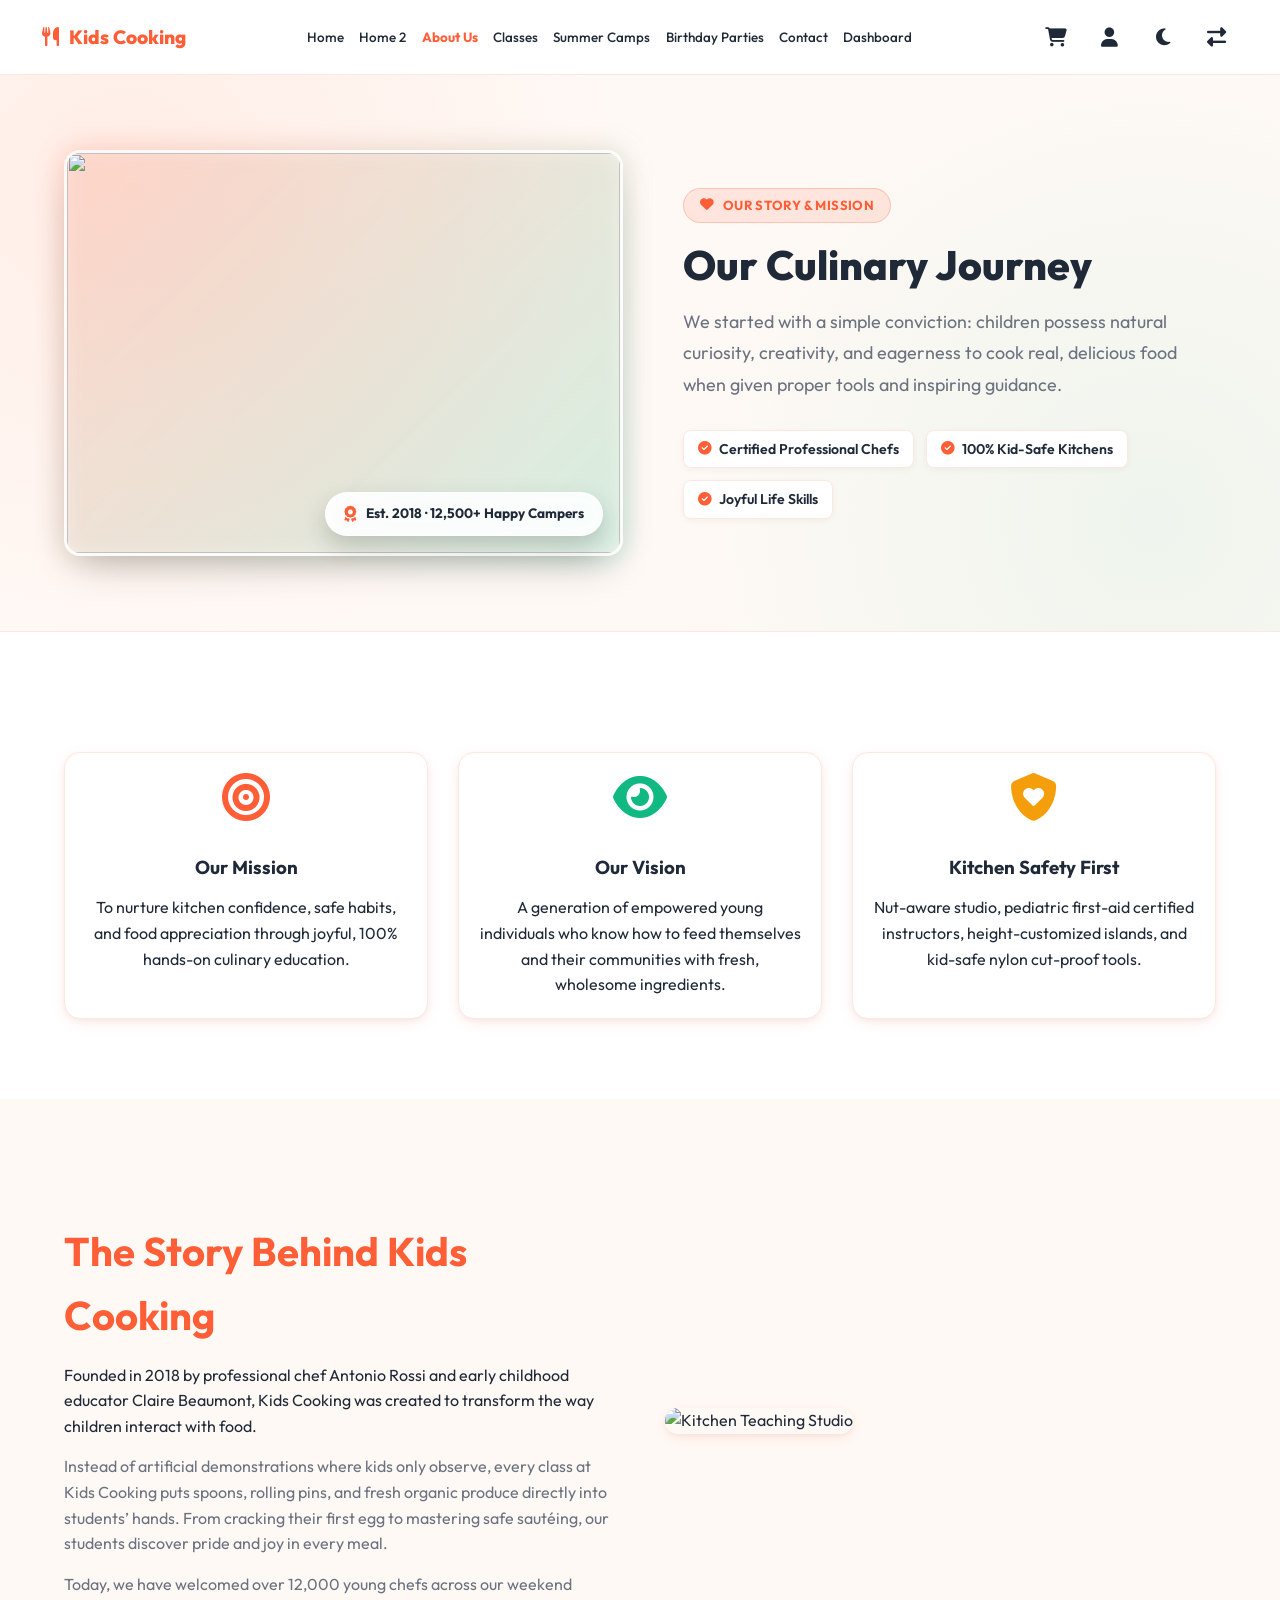
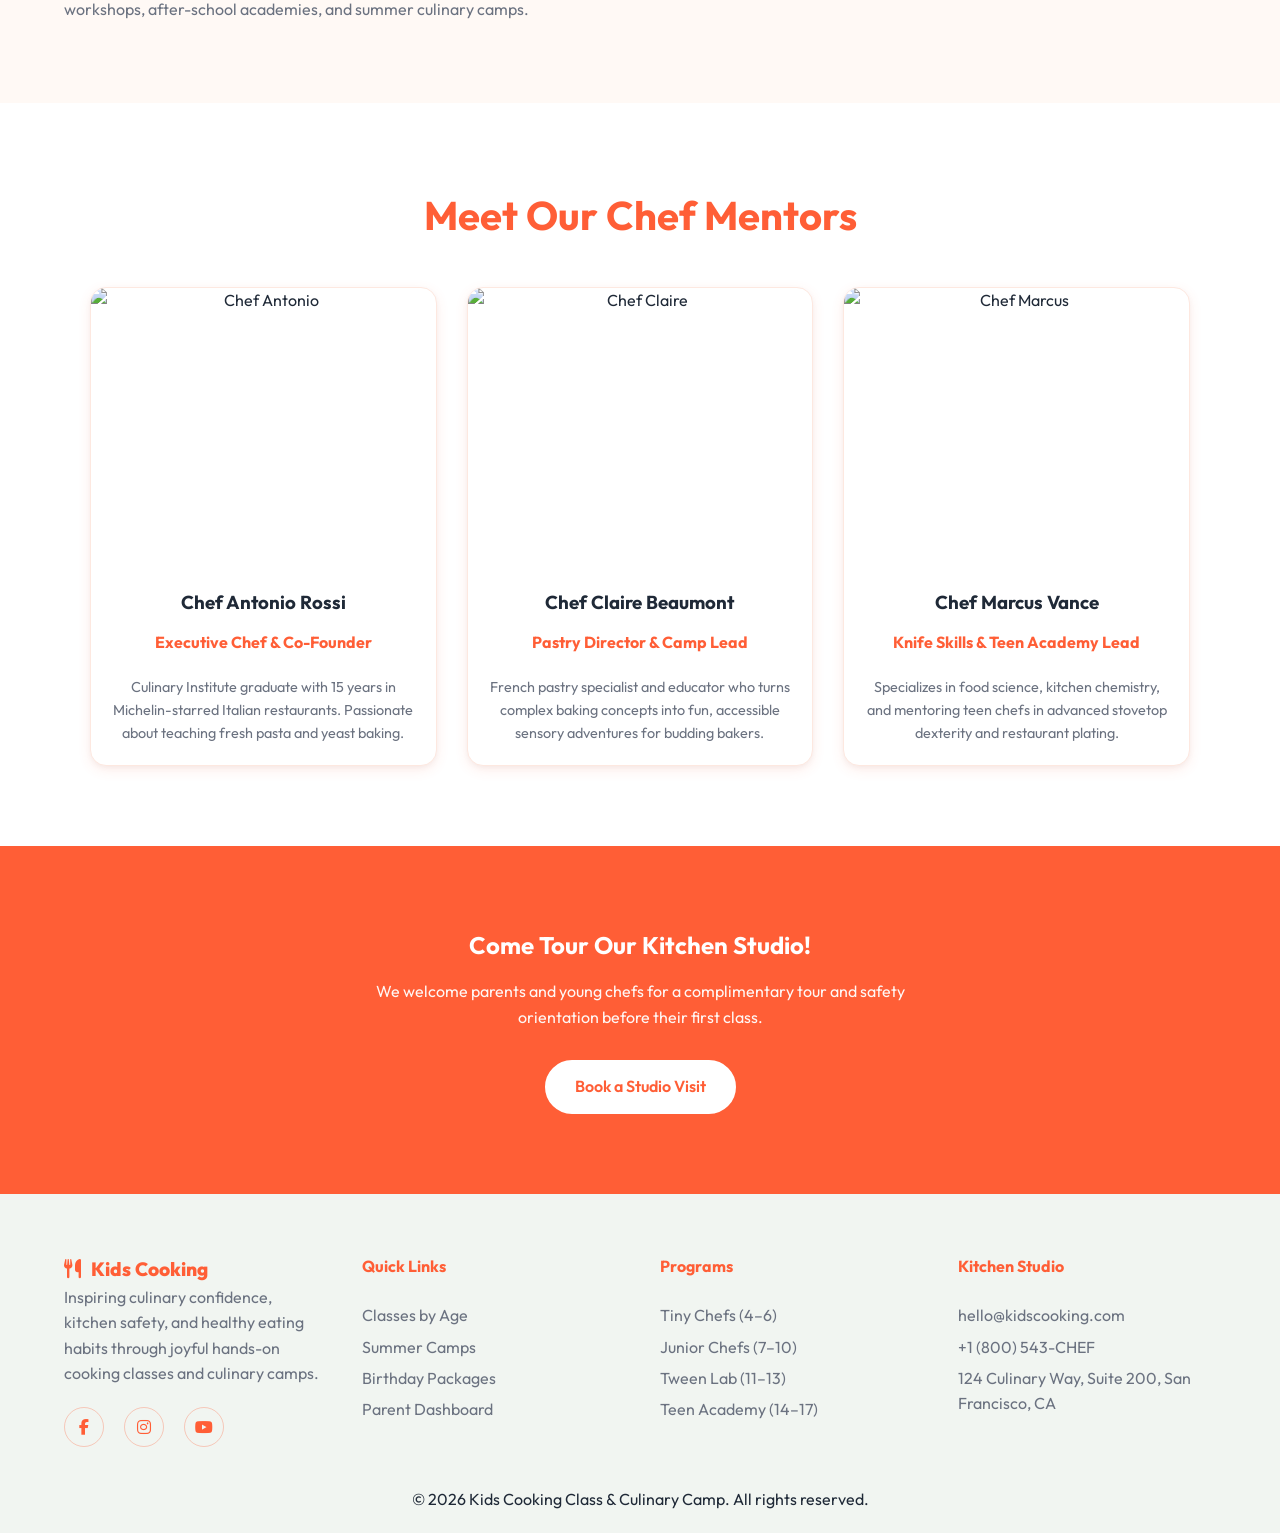
==== commit cd7d44ce: "Fix responsive layout alignments, image cropping, and auth page styles" ====
--- a/about.html
+++ b/about.html
@@ -1,14 +1,17 @@
 <!DOCTYPE html>
 <html lang="en" data-theme="light" dir="ltr">
+
 <head>
     <meta charset="UTF-8">
     <meta name="viewport" content="width=device-width, initial-scale=1.0">
     <link rel="icon" href="assets/favicon.svg" type="image/svg+xml">
     <title>About Us - Kids Cooking Class &amp; Culinary Camp</title>
-    <meta name="description" content="Learn about Kids Cooking — our culinary mission, patient chef instructors, kitchen safety standards, and allergy-conscious philosophy.">
+    <meta name="description"
+        content="Learn about Kids Cooking — our culinary mission, patient chef instructors, kitchen safety standards, and allergy-conscious philosophy.">
     <link rel="stylesheet" href="assets/css/main.css">
     <link rel="stylesheet" href="https://cdnjs.cloudflare.com/ajax/libs/font-awesome/6.5.0/css/all.min.css">
 </head>
+
 <body>
 
     <header>
@@ -19,7 +22,7 @@
         <nav id="main-nav">
             <ul>
                 <li><a href="index.html">Home</a></li>
-                <li><a href="index2.html">Camp Highlights</a></li>
+                <li><a href="index2.html">Home 2</a></li>
                 <li><a href="about.html">About Us</a></li>
                 <li><a href="products.html">Classes</a></li>
                 <li><a href="applications.html">Summer Camps</a></li>
@@ -42,7 +45,8 @@
             <button class="icon-btn" id="rtl-toggle" title="Toggle RTL">
                 <i class="fas fa-right-left"></i>
             </button>
-            <button class="menu-toggle" id="menu-toggle" aria-label="Open navigation menu" aria-expanded="false" type="button">
+            <button class="menu-toggle" id="menu-toggle" aria-label="Open navigation menu" aria-expanded="false"
+                type="button">
                 <i class="fas fa-bars" aria-hidden="true"></i>
             </button>
         </div>
@@ -55,7 +59,9 @@
                 <div class="page-hero-grid">
                     <div class="page-hero-image-wrap">
                         <div class="page-hero-image-inner">
-                            <img class="page-intro-image" src="https://images.unsplash.com/photo-1556911220-e15b29be8c8f?auto=format&fit=crop&w=1200&q=80" alt="Bright teaching kitchen prepared for kids cooking classes" loading="lazy">
+                            <img class="page-intro-image"
+                                src="https://encrypted-tbn0.gstatic.com/images?q=tbn:ANd9GcTKmYowb8wBo5T4NZUFZUH5KH0IL4iZJl6s47ALmDAMnA&s=10"
+                                loading="lazy">
                         </div>
                         <div class="hero-image-badge">
                             <i class="fas fa-award"></i>
@@ -65,10 +71,13 @@
                     <div class="page-hero-content">
                         <span class="page-hero-badge"><i class="fas fa-heart"></i> Our Story &amp; Mission</span>
                         <h1 class="section-title">Our Culinary Journey</h1>
-                        <p>We started with a simple conviction: children possess natural curiosity, creativity, and eagerness to cook real, delicious food when given proper tools and inspiring guidance.</p>
+                        <p>We started with a simple conviction: children possess natural curiosity, creativity, and
+                            eagerness to cook real, delicious food when given proper tools and inspiring guidance.</p>
                         <div class="page-hero-chips">
-                            <span class="page-hero-chip"><i class="fas fa-check-circle"></i> Certified Professional Chefs</span>
-                            <span class="page-hero-chip"><i class="fas fa-check-circle"></i> 100% Kid-Safe Kitchens</span>
+                            <span class="page-hero-chip"><i class="fas fa-check-circle"></i> Certified Professional
+                                Chefs</span>
+                            <span class="page-hero-chip"><i class="fas fa-check-circle"></i> 100% Kid-Safe
+                                Kitchens</span>
                             <span class="page-hero-chip"><i class="fas fa-check-circle"></i> Joyful Life Skills</span>
                         </div>
                     </div>
@@ -85,7 +94,8 @@
                         <div class="card-content">
                             <i class="fas fa-bullseye fa-3x" style="color: var(--primary); margin-bottom: 20px;"></i>
                             <h3>Our Mission</h3>
-                            <p>To nurture kitchen confidence, safe habits, and food appreciation through joyful, 100% hands-on culinary education.</p>
+                            <p>To nurture kitchen confidence, safe habits, and food appreciation through joyful, 100%
+                                hands-on culinary education.</p>
                         </div>
                     </div>
                     <!-- Vision -->
@@ -93,7 +103,8 @@
                         <div class="card-content">
                             <i class="fas fa-eye fa-3x" style="color: var(--secondary); margin-bottom: 20px;"></i>
                             <h3>Our Vision</h3>
-                            <p>A generation of empowered young individuals who know how to feed themselves and their communities with fresh, wholesome ingredients.</p>
+                            <p>A generation of empowered young individuals who know how to feed themselves and their
+                                communities with fresh, wholesome ingredients.</p>
                         </div>
                     </div>
                     <!-- Safety -->
@@ -101,7 +112,8 @@
                         <div class="card-content">
                             <i class="fas fa-shield-heart fa-3x" style="color: var(--accent); margin-bottom: 20px;"></i>
                             <h3>Kitchen Safety First</h3>
-                            <p>Nut-aware studio, pediatric first-aid certified instructors, height-customized islands, and kid-safe nylon cut-proof tools.</p>
+                            <p>Nut-aware studio, pediatric first-aid certified instructors, height-customized islands,
+                                and kid-safe nylon cut-proof tools.</p>
                         </div>
                     </div>
                 </div>
@@ -113,13 +125,20 @@
             <div class="container">
                 <div class="card-grid" style="grid-template-columns: 1fr 1fr; align-items: center; gap: 50px;">
                     <div style="order: 2;">
-                        <img src="https://images.unsplash.com/photo-1556911220-e15b29be8c8f?auto=format&fit=crop&w=800&q=80" alt="Kitchen Teaching Studio" style="height: 400px; width: 100%; object-fit: cover; border-radius: var(--radius); box-shadow: var(--shadow);">
+                        <img src="https://encrypted-tbn0.gstatic.com/images?q=tbn:ANd9GcRsfHTfVpQUImQ3E34KFuRZxds87oco5yG5PaoXO5-4_cmqzUWOH0YeNrw&s=10"
+                            alt="Kitchen Teaching Studio"
+                            style="height: 400px; width: 100%; object-fit: cover; border-radius: var(--radius); box-shadow: var(--shadow);">
                     </div>
                     <div style="order: 1;">
                         <h2 class="section-title">The Story Behind Kids Cooking</h2>
-                        <p>Founded in 2018 by professional chef Antonio Rossi and early childhood educator Claire Beaumont, Kids Cooking was created to transform the way children interact with food.</p>
-                        <p style="margin-top: 15px; color: var(--text-muted);">Instead of artificial demonstrations where kids only observe, every class at Kids Cooking puts spoons, rolling pins, and fresh organic produce directly into students’ hands. From cracking their first egg to mastering safe sautéing, our students discover pride and joy in every meal.</p>
-                        <p style="margin-top: 15px; color: var(--text-muted);">Today, we have welcomed over 12,000 young chefs across our weekend workshops, after-school academies, and summer culinary camps.</p>
+                        <p>Founded in 2018 by professional chef Antonio Rossi and early childhood educator Claire
+                            Beaumont, Kids Cooking was created to transform the way children interact with food.</p>
+                        <p style="margin-top: 15px; color: var(--text-muted);">Instead of artificial demonstrations
+                            where kids only observe, every class at Kids Cooking puts spoons, rolling pins, and fresh
+                            organic produce directly into students’ hands. From cracking their first egg to mastering
+                            safe sautéing, our students discover pride and joy in every meal.</p>
+                        <p style="margin-top: 15px; color: var(--text-muted);">Today, we have welcomed over 12,000 young
+                            chefs across our weekend workshops, after-school academies, and summer culinary camps.</p>
                     </div>
                 </div>
             </div>
@@ -131,27 +150,39 @@
                 <h2 class="section-title text-center">Meet Our Chef Mentors</h2>
                 <div class="card-grid card-grid--three">
                     <div class="card">
-                        <img src="https://images.unsplash.com/photo-1577219491135-ce391730fb2c?auto=format&fit=crop&w=600&q=80" alt="Chef Antonio" style="height: 250px; object-fit: cover;">
+                        <img src="https://images.unsplash.com/photo-1577219491135-ce391730fb2c?auto=format&fit=crop&w=600&q=80"
+                            alt="Chef Antonio" style="height: 280px; width: 100%; object-fit: cover; object-position: center 25%;">
                         <div class="card-content">
                             <h3>Chef Antonio Rossi</h3>
-                            <p style="color: var(--primary); font-weight: 700; margin-bottom: 8px;">Executive Chef &amp; Co-Founder</p>
-                            <p style="font-size: 0.9rem; color: var(--text-muted);">Culinary Institute graduate with 15 years in Michelin-starred Italian restaurants. Passionate about teaching fresh pasta and yeast baking.</p>
-                        </div>
-                    </div>
-                    <div class="card">
-                        <img src="https://images.unsplash.com/photo-1581299894007-aaa50297cf16?auto=format&fit=crop&w=600&q=80" alt="Chef Claire" style="height: 250px; object-fit: cover;">
+                            <p style="color: var(--primary); font-weight: 700; margin-bottom: 8px;">Executive Chef &amp;
+                                Co-Founder</p>
+                            <p style="font-size: 0.9rem; color: var(--text-muted);">Culinary Institute graduate with 15
+                                years in Michelin-starred Italian restaurants. Passionate about teaching fresh pasta and
+                                yeast baking.</p>
+                        </div>
+                    </div>
+                    <div class="card">
+                        <img src="https://images.unsplash.com/photo-1583394293214-28ded15ee548?auto=format&fit=crop&w=600&q=80"
+                            alt="Chef Claire" style="height: 280px; width: 100%; object-fit: cover; object-position: center 20%;">
                         <div class="card-content">
                             <h3>Chef Claire Beaumont</h3>
-                            <p style="color: var(--primary); font-weight: 700; margin-bottom: 8px;">Pastry Director &amp; Camp Lead</p>
-                            <p style="font-size: 0.9rem; color: var(--text-muted);">French pastry specialist and educator who turns complex baking concepts into fun, accessible sensory adventures for budding bakers.</p>
-                        </div>
-                    </div>
-                    <div class="card">
-                        <img src="https://images.unsplash.com/photo-1543339308-43e59d6b73a6?auto=format&fit=crop&w=600&q=80" alt="Chef Marcus" style="height: 250px; object-fit: cover;">
+                            <p style="color: var(--primary); font-weight: 700; margin-bottom: 8px;">Pastry Director
+                                &amp; Camp Lead</p>
+                            <p style="font-size: 0.9rem; color: var(--text-muted);">French pastry specialist and
+                                educator who turns complex baking concepts into fun, accessible sensory adventures for
+                                budding bakers.</p>
+                        </div>
+                    </div>
+                    <div class="card">
+                        <img src="https://images.unsplash.com/photo-1577106263724-2c8e03bfe9cf?auto=format&fit=crop&w=600&q=80"
+                            alt="Chef Marcus" style="height: 280px; width: 100%; object-fit: cover; object-position: center 20%;">
                         <div class="card-content">
                             <h3>Chef Marcus Vance</h3>
-                            <p style="color: var(--primary); font-weight: 700; margin-bottom: 8px;">Knife Skills &amp; Teen Academy Lead</p>
-                            <p style="font-size: 0.9rem; color: var(--text-muted);">Specializes in food science, kitchen chemistry, and mentoring teen chefs in advanced stovetop dexterity and restaurant plating.</p>
+                            <p style="color: var(--primary); font-weight: 700; margin-bottom: 8px;">Knife Skills &amp;
+                                Teen Academy Lead</p>
+                            <p style="font-size: 0.9rem; color: var(--text-muted);">Specializes in food science, kitchen
+                                chemistry, and mentoring teen chefs in advanced stovetop dexterity and restaurant
+                                plating.</p>
                         </div>
                     </div>
                 </div>
@@ -163,7 +194,8 @@
             <div class="container text-center">
                 <h2 style="color: white; margin-bottom: 15px;">Come Tour Our Kitchen Studio!</h2>
                 <p style="margin-bottom: 30px; opacity: 0.95; max-width: 600px; margin-left: auto; margin-right: auto;">
-                    We welcome parents and young chefs for a complimentary tour and safety orientation before their first class.
+                    We welcome parents and young chefs for a complimentary tour and safety orientation before their
+                    first class.
                 </p>
                 <a href="contact.html" class="btn btn-primary btn-primary-on-dark">Book a Studio Visit</a>
             </div>
@@ -178,11 +210,15 @@
                         <i class="fas fa-utensils"></i>
                         <span>Kids Cooking</span>
                     </div>
-                    <p>Inspiring culinary confidence, kitchen safety, and healthy eating habits through joyful hands-on cooking classes and culinary camps.</p>
+                    <p>Inspiring culinary confidence, kitchen safety, and healthy eating habits through joyful hands-on
+                        cooking classes and culinary camps.</p>
                     <div class="footer-socials">
-                        <a href="#" class="footer-social-link" title="Facebook" aria-label="Facebook"><i class="fab fa-facebook-f"></i></a>
-                        <a href="#" class="footer-social-link" title="Instagram" aria-label="Instagram"><i class="fab fa-instagram"></i></a>
-                        <a href="#" class="footer-social-link" title="YouTube" aria-label="YouTube"><i class="fab fa-youtube"></i></a>
+                        <a href="#" class="footer-social-link" title="Facebook" aria-label="Facebook"><i
+                                class="fab fa-facebook-f"></i></a>
+                        <a href="#" class="footer-social-link" title="Instagram" aria-label="Instagram"><i
+                                class="fab fa-instagram"></i></a>
+                        <a href="#" class="footer-social-link" title="YouTube" aria-label="YouTube"><i
+                                class="fab fa-youtube"></i></a>
                     </div>
                 </div>
                 <div class="footer-column">
@@ -216,4 +252,5 @@
 
     <script src="assets/js/app.js"></script>
 </body>
-</html>
+
+</html>
--- a/assets/css/main.css
+++ b/assets/css/main.css
@@ -386,7 +386,7 @@
     #how-it-works .how-it-works-step-image {
         max-width: 100%;
         width: 100%;
-        aspect-ratio: 16 / 9;
+        aspect-ratio: 4 / 3;
         border-radius: var(--radius) var(--radius) 0 0;
         margin-bottom: 1.25rem;
     }
@@ -395,7 +395,14 @@
         width: 100%;
         height: 100%;
         object-fit: cover;
+        object-position: center top;
         aspect-ratio: unset;
+    }
+}
+
+@media (max-width: 600px) {
+    #how-it-works .how-it-works-step-image {
+        aspect-ratio: 3 / 2;
     }
 }
 
@@ -715,21 +722,29 @@
 
 .card img {
     width: 100%;
-    aspect-ratio: 16 / 9;
+    aspect-ratio: 4 / 3;
     object-fit: cover;
+    object-position: center center;
     border-radius: 0;
     transition: transform 0.5s ease;
 }
 
+#team .card img,
 #our-team .card img {
     aspect-ratio: 4 / 5;
     object-position: center top;
 }
 
-
-@media (min-width: 1025px) {
+@media (max-width: 768px) {
     .card img {
-        aspect-ratio: 4 / 3;
+        aspect-ratio: 3 / 2;
+        object-position: center top;
+    }
+
+    #team .card img,
+    #our-team .card img {
+        aspect-ratio: 4 / 5;
+        object-position: center top;
     }
 }
 
@@ -739,11 +754,10 @@
     }
 }
 
-
-
+#team .card > img,
 #our-team .card > img {
     height: 300px;
-    object-position: center 20%;
+    object-position: center top;
 }
 
 .card-content {
@@ -858,6 +872,11 @@
 @media (hover: hover) and (pointer: fine) {
     footer .footer-column ul a:hover {
         color: #ffffff;
+        text-decoration: underline;
+    }
+
+    [data-theme="light"] footer .footer-column ul a:hover {
+        color: var(--primary);
         text-decoration: underline;
     }
 }
@@ -894,6 +913,13 @@
     .footer-social-link:hover {
         color: var(--primary);
         border-color: var(--primary);
+        background-color: rgba(255, 94, 54, 0.12);
+    }
+
+    [data-theme="light"] .footer-social-link:hover {
+        color: var(--primary);
+        border-color: var(--primary);
+        background-color: rgba(255, 94, 54, 0.1);
     }
 }
 
@@ -1162,6 +1188,42 @@
     margin-bottom: 1rem;
 }
 
+/* Dashboard: centre orphaned 3rd card in recipe grid and 4th metric card on tablet/1024px */
+@media (min-width: 601px) and (max-width: 1024px) {
+    .dashboard-metrics {
+        grid-template-columns: repeat(3, 1fr) !important;
+    }
+
+    .dashboard-metrics > .metric-card:last-child:nth-child(4) {
+        grid-column: 2;
+    }
+
+    .dashboard-recipe-grid {
+        grid-template-columns: repeat(2, 1fr) !important;
+    }
+
+    .dashboard-recipe-grid > div:last-child:nth-child(odd) {
+        grid-column: 1 / -1;
+        max-width: 320px;
+        margin-left: auto;
+        margin-right: auto;
+        width: 100%;
+    }
+
+    .dashboard-photo-grid {
+        grid-template-columns: repeat(3, 1fr) !important;
+    }
+
+    /* Centre the 4th photo card that sits alone on the 2nd row */
+    .dashboard-photo-grid > div:last-child:nth-child(3n+1) {
+        grid-column: 1 / -1;
+        max-width: 33.333%;
+        margin-left: auto;
+        margin-right: auto;
+        width: 100%;
+    }
+}
+
 .dashboard-two-col {
     display: grid;
     grid-template-columns: repeat(auto-fit, minmax(280px, 1fr));
@@ -1176,6 +1238,20 @@
     align-items: stretch;
     max-width: 1100px;
     margin: 0 auto;
+}
+
+@media (min-width: 601px) and (max-width: 1024px) {
+    .pricing-grid {
+        grid-template-columns: repeat(2, 1fr);
+    }
+
+    .pricing-grid .pricing-card:last-child:nth-child(odd) {
+        grid-column: 1 / -1;
+        max-width: 420px;
+        margin-left: auto;
+        margin-right: auto;
+        width: 100%;
+    }
 }
 
 .pricing-card {
@@ -1413,6 +1489,19 @@
         grid-template-columns: 1fr;
     }
 
+    .card-grid--three {
+        grid-template-columns: repeat(3, minmax(0, 1fr)) !important;
+        gap: 20px;
+    }
+
+    #team .card img,
+    #our-team .card img {
+        height: 280px;
+        width: 100%;
+        object-fit: cover;
+        object-position: center 20%;
+    }
+
     .stats-grid {
         grid-template-columns: 1fr;
     }
@@ -1424,6 +1513,12 @@
 
     .mock-charts {
         grid-template-columns: 1fr;
+    }
+}
+
+@media (max-width: 680px) {
+    .card-grid--three {
+        grid-template-columns: 1fr !important;
     }
 }
 
@@ -1587,14 +1682,17 @@
     }
 
     nav ul li a:active,
-    nav ul li a.active-link {
+    nav ul li a.active-link,
+    nav ul li a[aria-current="page"] {
         background: var(--primary);
-        color: white;
-    }
-
-    [data-theme="dark"] nav ul li a:active {
+        color: #ffffff !important;
+    }
+
+    [data-theme="dark"] nav ul li a:active,
+    [data-theme="dark"] nav ul li a.active-link,
+    [data-theme="dark"] nav ul li a[aria-current="page"] {
         background: var(--primary);
-        color: white;
+        color: #ffffff !important;
     }
 
     /* Mobile Nav Actions (cloned icons: cart/profile/theme/rtl, + search if present) */
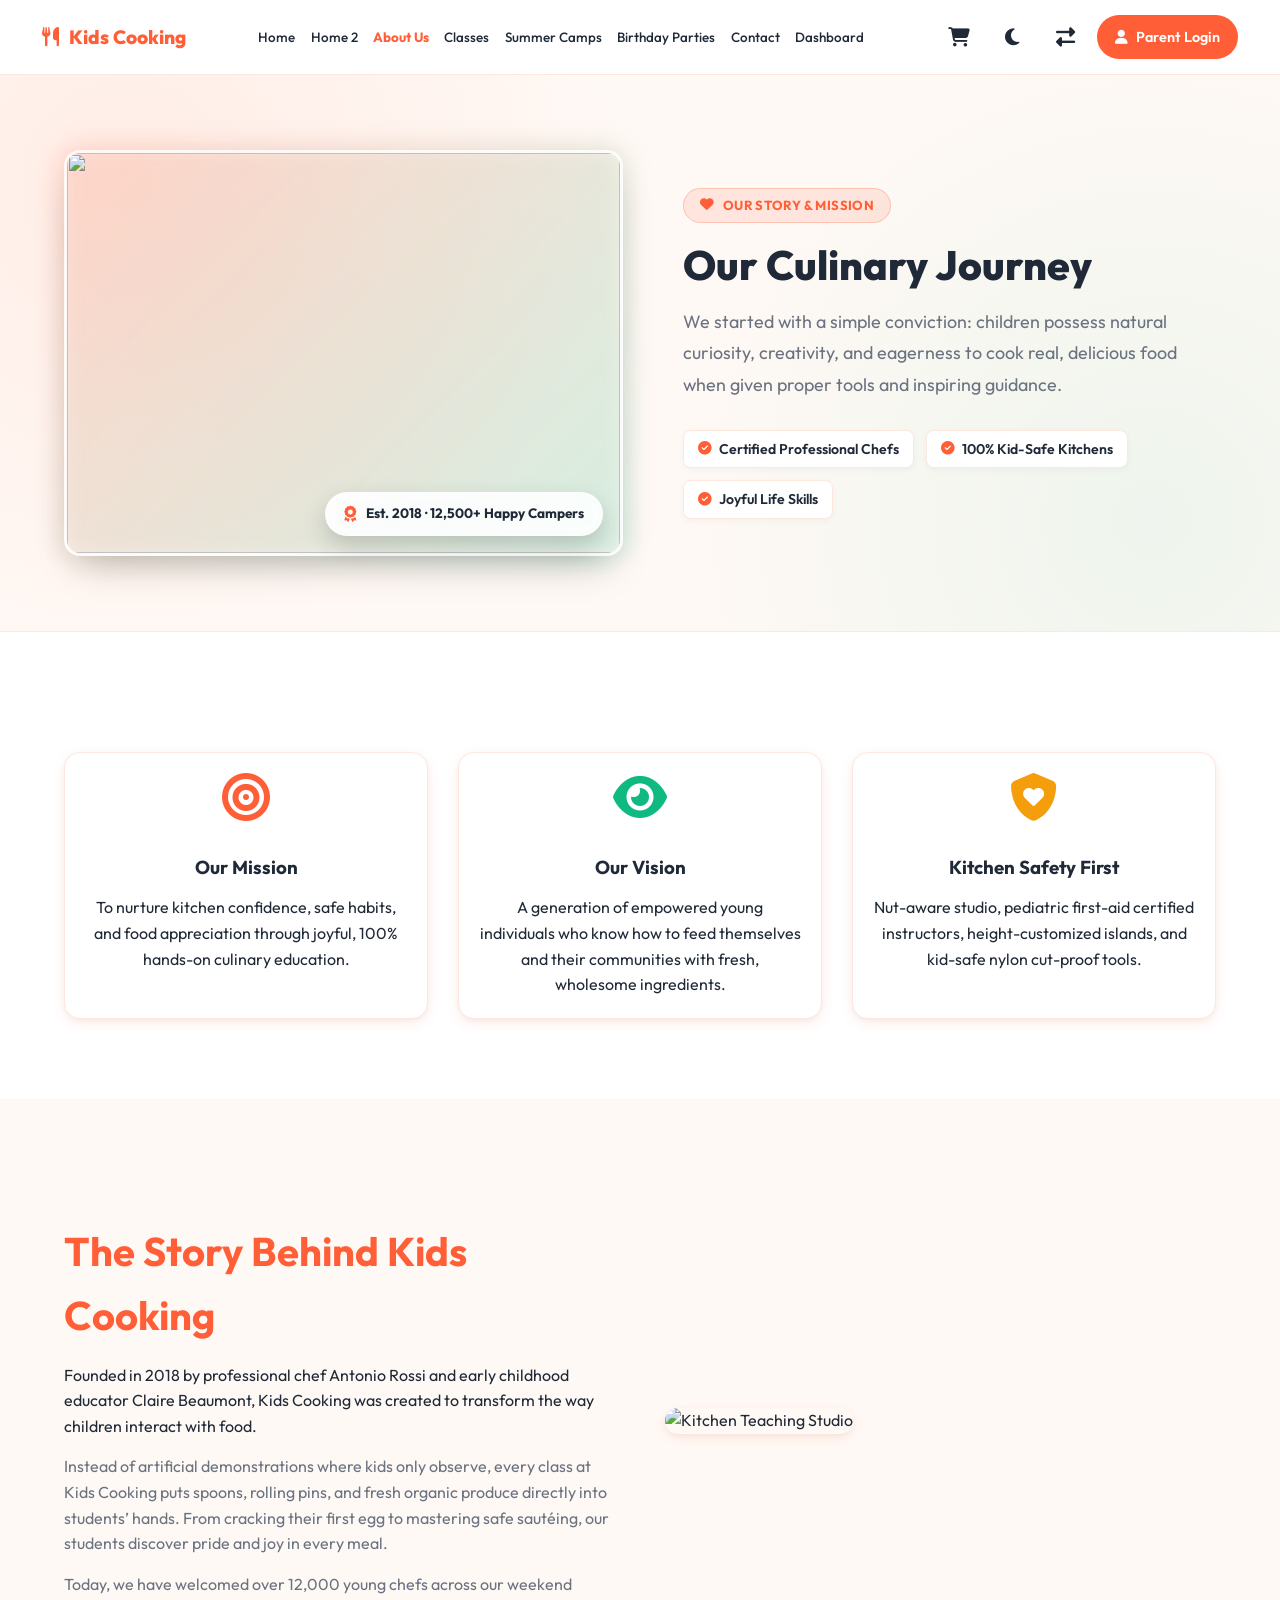
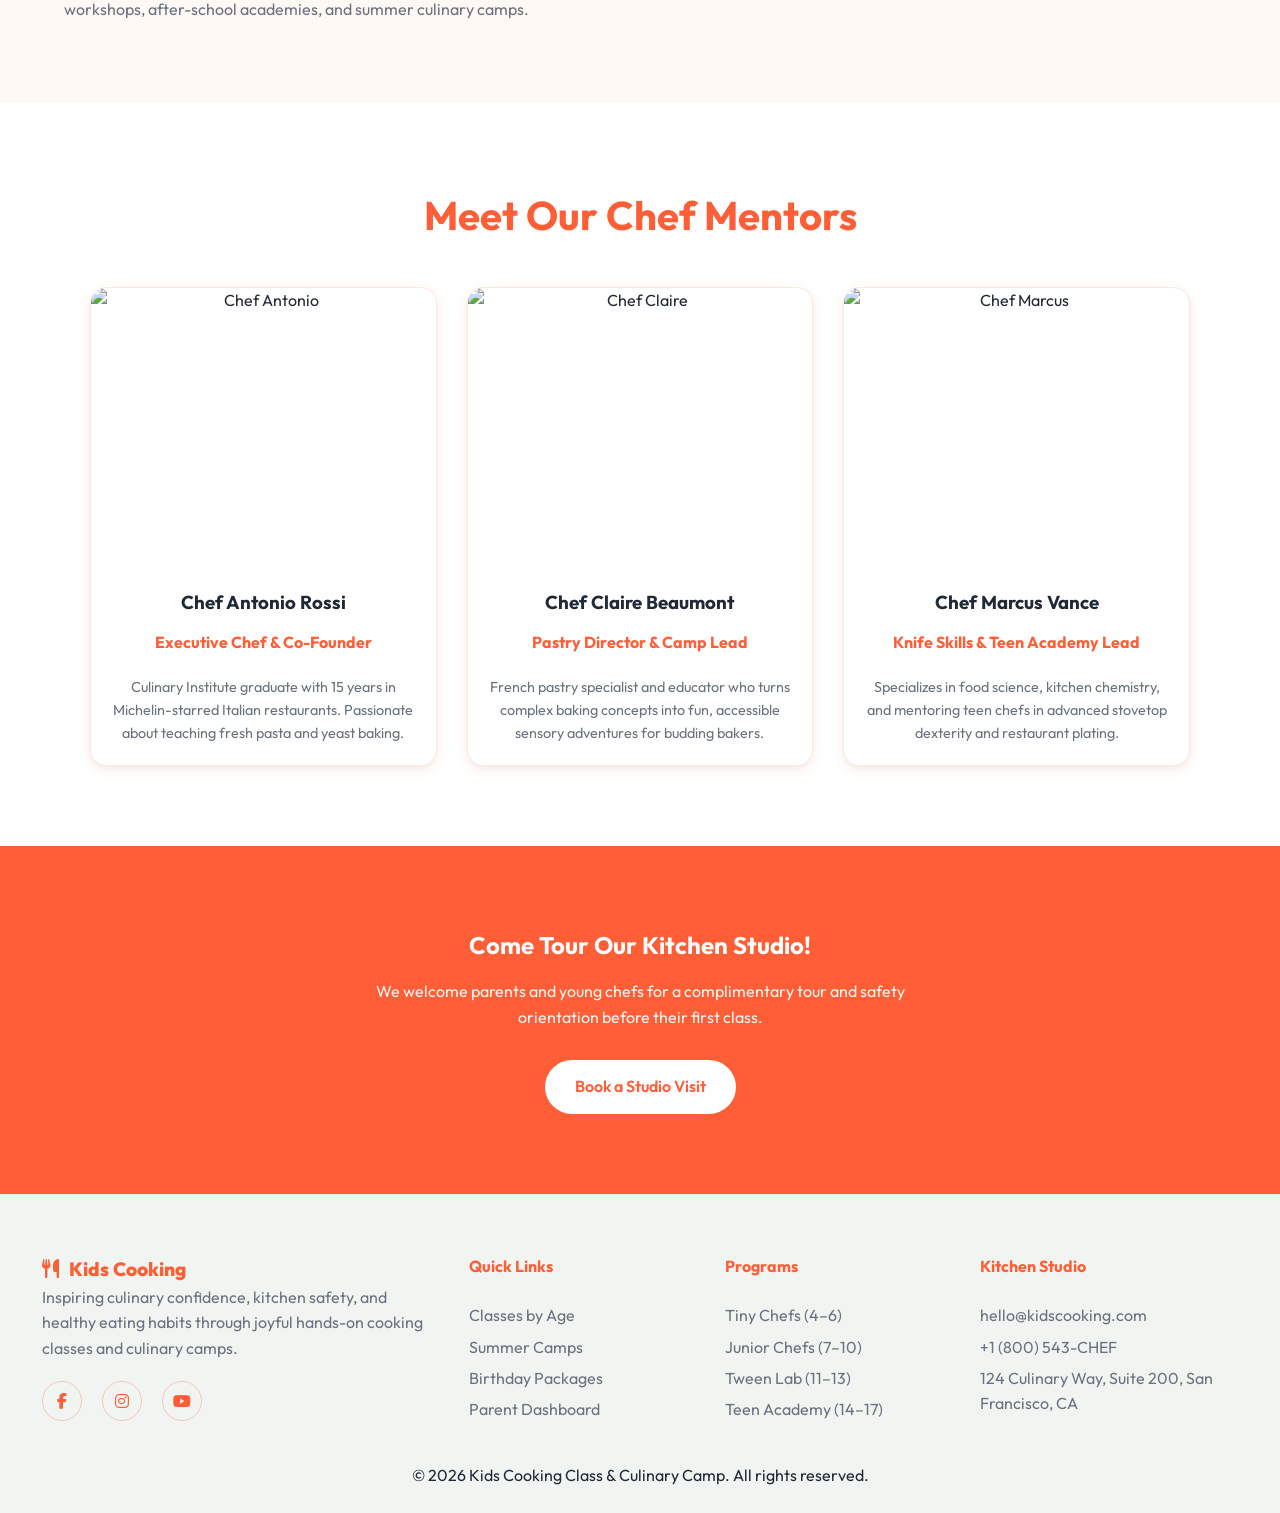
==== commit bad673dd: "Enhance UI design, add interactive sections, improve layouts and social auth" ====
--- a/about.html
+++ b/about.html
@@ -32,19 +32,19 @@
             </ul>
         </nav>
         <div class="nav-actions">
-
-            <a href="cart.html" class="icon-btn" title="Enrollment Cart">
+            <a href="cart.html" class="icon-btn" title="Enrollment Cart" aria-label="Enrollment Cart">
                 <i class="fas fa-shopping-cart"></i>
             </a>
-            <a href="login.html" class="icon-btn" title="Parent Portal">
-                <i class="fas fa-user"></i>
-            </a>
-            <button class="icon-btn" id="theme-toggle" title="Toggle Theme">
+            <button class="icon-btn" id="theme-toggle" title="Toggle Theme" aria-label="Toggle Theme">
                 <i class="fas fa-moon"></i>
             </button>
-            <button class="icon-btn" id="rtl-toggle" title="Toggle RTL">
+            <button class="icon-btn" id="rtl-toggle" title="Toggle RTL" aria-label="Toggle RTL">
                 <i class="fas fa-right-left"></i>
             </button>
+            <a href="login.html" class="btn btn-primary btn-nav-cta" title="Parent Portal Login" aria-label="Parent Portal Login">
+                <i class="fas fa-user" aria-hidden="true"></i>
+                <span>Parent Login</span>
+            </a>
             <button class="menu-toggle" id="menu-toggle" aria-label="Open navigation menu" aria-expanded="false"
                 type="button">
                 <i class="fas fa-bars" aria-hidden="true"></i>
--- a/assets/css/main.css
+++ b/assets/css/main.css
@@ -307,12 +307,42 @@
 }
 
 .btn-nav-cta {
-    padding: 10px 18px;
+    display: inline-flex;
+    align-items: center;
+    justify-content: center;
+    gap: 8px;
+    height: 44px;
+    padding: 0 18px;
     min-width: auto;
     font-size: 0.9rem;
+    font-weight: 600;
     border-radius: 50px;
-    line-height: 1.2;
+    line-height: 1;
     white-space: nowrap;
+    text-decoration: none;
+    background-color: var(--primary);
+    color: #ffffff;
+    border: none;
+    cursor: pointer;
+    transition: var(--transition);
+}
+
+.btn-nav-cta i {
+    font-size: 0.9rem;
+}
+
+@media (hover: hover) and (pointer: fine) {
+    .btn-nav-cta:hover {
+        background-color: var(--primary-light);
+        transform: translateY(-2px);
+        box-shadow: 0 6px 18px rgba(255, 94, 54, 0.35);
+        color: #ffffff;
+    }
+}
+
+.btn-nav-cta:active {
+    transform: translateY(0);
+    box-shadow: 0 3px 10px rgba(255, 94, 54, 0.25);
 }
 
 .icon-btn svg,
@@ -786,8 +816,15 @@
 footer {
     background-color: var(--bg-dark);
     color: white;
-    padding: 60px 5% 20px;
+    padding: 60px clamp(20px, 3.25vw, 60px) 25px;
     text-align: center;
+}
+
+footer .container {
+    max-width: 100%;
+    width: 100%;
+    margin: 0;
+    padding: 0;
 }
 
 /* Light theme footer overrides */
@@ -824,9 +861,27 @@
 
 .footer-grid {
     display: grid;
-    grid-template-columns: repeat(auto-fit, minmax(200px, 1fr));
+    grid-template-columns: 1.8fr 1fr 1fr 1.2fr;
     gap: 40px;
     margin-bottom: 40px;
+}
+
+@media (max-width: 1024px) {
+    .footer-grid {
+        grid-template-columns: repeat(2, 1fr);
+        gap: 32px;
+    }
+}
+
+@media (max-width: 580px) {
+    .footer-grid {
+        grid-template-columns: 1fr;
+        gap: 28px;
+    }
+}
+
+[dir="rtl"] footer .footer-column {
+    text-align: right;
 }
 
 .footer-column h4 {
@@ -1554,7 +1609,9 @@
     /* Hide all nav-action items EXCEPT the hamburger button */
     header > .nav-actions > .icon-btn:not(#menu-toggle),
     header > .nav-actions > a.icon-btn,
-    header > .nav-actions > button.icon-btn {
+    header > .nav-actions > button.icon-btn,
+    header > .nav-actions > a.btn,
+    header > .nav-actions > .btn-nav-cta {
         display: none !important;
     }
 
@@ -2122,4 +2179,1280 @@
     }
 }
 
-
+/* ==========================================================================
+   Home Page 2 Redesigned Hero Section
+   ========================================================================== */
+.hero-home2 {
+    background-color: var(--bg-alt);
+    background-image: radial-gradient(circle at 15% 20%, rgba(255, 94, 54, 0.12) 0%, transparent 45%),
+                      radial-gradient(circle at 85% 85%, rgba(16, 185, 129, 0.1) 0%, transparent 45%);
+    padding: clamp(48px, 6vw, 90px) 5%;
+    position: relative;
+    overflow: hidden;
+    border-bottom: 1px solid var(--border);
+}
+
+[data-theme="dark"] .hero-home2 {
+    background-image: radial-gradient(circle at 15% 20%, rgba(255, 94, 54, 0.18) 0%, transparent 50%),
+                      radial-gradient(circle at 85% 85%, rgba(16, 185, 129, 0.14) 0%, transparent 50%);
+}
+
+.hero-home2-grid {
+    display: grid;
+    grid-template-columns: 1.1fr 1fr;
+    gap: clamp(32px, 4vw, 64px);
+    align-items: center;
+    max-width: 1200px;
+    margin: 0 auto;
+}
+
+.hero-home2-content {
+    display: flex;
+    flex-direction: column;
+    align-items: flex-start;
+    text-align: left;
+}
+
+[dir="rtl"] .hero-home2-content {
+    text-align: right;
+    align-items: flex-start;
+}
+
+.hero-home2-badge {
+    display: inline-flex;
+    align-items: center;
+    gap: 8px;
+    background: rgba(255, 94, 54, 0.12);
+    color: var(--primary);
+    border: 1px solid rgba(255, 94, 54, 0.25);
+    padding: 7px 18px;
+    border-radius: 999px;
+    font-size: 0.86rem;
+    font-weight: 700;
+    margin-bottom: 18px;
+    letter-spacing: 0.02em;
+}
+
+[data-theme="dark"] .hero-home2-badge {
+    background: rgba(255, 94, 54, 0.2);
+    border-color: rgba(255, 94, 54, 0.4);
+}
+
+.hero-home2 h1 {
+    font-size: clamp(2.3rem, 3.6vw, 3.5rem);
+    font-weight: 800;
+    line-height: 1.18;
+    color: var(--text);
+    margin-bottom: 18px;
+    letter-spacing: -0.02em;
+}
+
+.hero-home2 h1 .text-highlight {
+    color: var(--primary);
+    position: relative;
+    display: inline-block;
+}
+
+.hero-home2-lead {
+    font-size: clamp(1rem, 1.2vw, 1.15rem);
+    line-height: 1.7;
+    color: var(--text-muted);
+    margin-bottom: 26px;
+    max-width: 560px;
+}
+
+.hero-home2-btns {
+    display: flex;
+    flex-wrap: wrap;
+    gap: 14px;
+    margin-bottom: 28px;
+}
+
+.hero-home2-perks {
+    display: flex;
+    flex-wrap: wrap;
+    gap: 14px 22px;
+    padding-top: 18px;
+    border-top: 1px solid var(--border);
+    width: 100%;
+}
+
+.hero-home2-perk {
+    display: inline-flex;
+    align-items: center;
+    gap: 8px;
+    font-size: 0.88rem;
+    font-weight: 600;
+    color: var(--text);
+}
+
+.hero-home2-perk i {
+    color: var(--secondary);
+    font-size: 1rem;
+}
+
+/* Hero Media & Floating Badges */
+.hero-home2-media {
+    position: relative;
+    width: 100%;
+}
+
+.hero-home2-image-wrap {
+    position: relative;
+    border-radius: calc(var(--radius) + 8px);
+    padding: 8px;
+    background: linear-gradient(135deg, rgba(255, 94, 54, 0.4), rgba(16, 185, 129, 0.3));
+    box-shadow: 0 20px 45px -12px rgba(0, 0, 0, 0.22);
+}
+
+[data-theme="dark"] .hero-home2-image-wrap {
+    background: linear-gradient(135deg, rgba(255, 94, 54, 0.5), rgba(16, 185, 129, 0.4));
+    box-shadow: 0 24px 50px -12px rgba(0, 0, 0, 0.6);
+}
+
+.hero-home2-image-inner {
+    border-radius: var(--radius);
+    overflow: hidden;
+    position: relative;
+}
+
+.hero-home2-image-inner img {
+    width: 100%;
+    height: 420px;
+    object-fit: cover;
+    display: block;
+    transition: transform 0.6s cubic-bezier(0.16, 1, 0.3, 1);
+}
+
+.hero-home2-media:hover .hero-home2-image-inner img {
+    transform: scale(1.03);
+}
+
+/* Floating Glass Badges */
+.hero-floating-badge {
+    position: absolute;
+    display: flex;
+    align-items: center;
+    gap: 12px;
+    background: rgba(255, 255, 255, 0.94);
+    backdrop-filter: blur(12px);
+    -webkit-backdrop-filter: blur(12px);
+    padding: 10px 16px;
+    border-radius: 14px;
+    border: 1px solid rgba(255, 255, 255, 0.8);
+    box-shadow: 0 12px 30px rgba(0, 0, 0, 0.16);
+    z-index: 3;
+    animation: heroBadgeFloat 4s ease-in-out infinite alternate;
+}
+
+[data-theme="dark"] .hero-floating-badge {
+    background: rgba(30, 22, 28, 0.92);
+    border-color: rgba(255, 255, 255, 0.12);
+    box-shadow: 0 14px 32px rgba(0, 0, 0, 0.5);
+}
+
+.hero-floating-badge.badge-top {
+    top: -16px;
+    right: -14px;
+}
+
+[dir="rtl"] .hero-floating-badge.badge-top {
+    right: auto;
+    left: -14px;
+}
+
+.hero-floating-badge.badge-bottom {
+    bottom: -18px;
+    left: -14px;
+    animation-delay: -2s;
+}
+
+[dir="rtl"] .hero-floating-badge.badge-bottom {
+    left: auto;
+    right: -14px;
+}
+
+.hero-badge-icon {
+    width: 38px;
+    height: 38px;
+    border-radius: 50%;
+    display: flex;
+    align-items: center;
+    justify-content: center;
+    font-size: 1.1rem;
+    flex-shrink: 0;
+}
+
+.badge-top .hero-badge-icon {
+    background: #FEF3C7;
+    color: #F59E0B;
+}
+
+.badge-bottom .hero-badge-icon {
+    background: rgba(255, 94, 54, 0.15);
+    color: var(--primary);
+}
+
+.hero-badge-text {
+    display: flex;
+    flex-direction: column;
+}
+
+.hero-badge-text strong {
+    font-size: 0.88rem;
+    color: var(--text);
+    line-height: 1.2;
+}
+
+.hero-badge-text span {
+    font-size: 0.74rem;
+    color: var(--text-muted);
+}
+
+/* ==========================================================================
+   Section Badges & Subtitles Common
+   ========================================================================== */
+.section-badge {
+    display: inline-flex;
+    align-items: center;
+    gap: 8px;
+    background: rgba(255, 94, 54, 0.1);
+    color: var(--primary);
+    border: 1px solid rgba(255, 94, 54, 0.2);
+    padding: 6px 16px;
+    border-radius: 999px;
+    font-size: 0.84rem;
+    font-weight: 700;
+    margin-bottom: 12px;
+    text-transform: uppercase;
+    letter-spacing: 0.04em;
+}
+
+.section-subtitle {
+    max-width: 680px;
+    margin: 0 auto 40px;
+    color: var(--text-muted);
+    font-size: 1.05rem;
+    line-height: 1.65;
+}
+
+/* ==========================================================================
+   Our Cooking Programs Section
+   ========================================================================== */
+.programs-section {
+    padding: 80px 5%;
+    background-color: var(--bg);
+}
+
+.programs-grid {
+    display: grid;
+    grid-template-columns: repeat(auto-fit, minmax(265px, 1fr));
+    gap: 28px;
+    margin-bottom: 40px;
+}
+
+.program-card {
+    background: var(--card);
+    border-radius: var(--radius);
+    border: 1px solid var(--border);
+    box-shadow: var(--shadow);
+    overflow: hidden;
+    display: flex;
+    flex-direction: column;
+    transition: var(--transition);
+    position: relative;
+}
+
+.program-card:hover {
+    transform: translateY(-6px);
+    box-shadow: 0 16px 32px -8px rgba(255, 94, 54, 0.2);
+    border-color: var(--primary);
+}
+
+.program-card-media {
+    position: relative;
+    width: 100%;
+    height: 200px;
+    overflow: hidden;
+}
+
+.program-card-media img {
+    width: 100%;
+    height: 100%;
+    object-fit: cover;
+    transition: transform 0.5s ease;
+}
+
+.program-card:hover .program-card-media img {
+    transform: scale(1.06);
+}
+
+.program-age-pill {
+    position: absolute;
+    top: 12px;
+    left: 12px;
+    background: rgba(30, 22, 28, 0.88);
+    backdrop-filter: blur(8px);
+    color: #ffffff;
+    font-size: 0.78rem;
+    font-weight: 700;
+    padding: 5px 12px;
+    border-radius: 50px;
+    letter-spacing: 0.02em;
+    z-index: 2;
+}
+
+[dir="rtl"] .program-age-pill {
+    left: auto;
+    right: 12px;
+}
+
+.program-card-body {
+    padding: 24px 22px 20px;
+    display: flex;
+    flex-direction: column;
+    flex-grow: 1;
+}
+
+.program-card-header {
+    display: flex;
+    justify-content: space-between;
+    align-items: baseline;
+    margin-bottom: 10px;
+    gap: 8px;
+}
+
+.program-card-title {
+    font-size: 1.22rem;
+    font-weight: 800;
+    color: var(--text);
+    margin: 0;
+    line-height: 1.3;
+}
+
+.program-card-price {
+    font-size: 1.15rem;
+    font-weight: 800;
+    color: var(--primary);
+    white-space: nowrap;
+}
+
+.program-card-price small {
+    font-size: 0.75rem;
+    font-weight: 500;
+    color: var(--text-muted);
+}
+
+.program-card-desc {
+    color: var(--text-muted);
+    font-size: 0.92rem;
+    line-height: 1.6;
+    margin-bottom: 16px;
+}
+
+.program-highlights-list {
+    list-style: none;
+    padding: 0;
+    margin: 0 0 20px 0;
+    display: flex;
+    flex-direction: column;
+    gap: 8px;
+    border-top: 1px dashed var(--border);
+    padding-top: 14px;
+}
+
+.program-highlights-list li {
+    font-size: 0.85rem;
+    color: var(--text);
+    display: flex;
+    align-items: center;
+    gap: 8px;
+}
+
+.program-highlights-list li i {
+    color: var(--secondary);
+    font-size: 0.85rem;
+    flex-shrink: 0;
+}
+
+.program-card-footer {
+    margin-top: auto;
+    padding-top: 10px;
+}
+
+.program-card-footer .btn {
+    width: 100%;
+    min-width: auto;
+}
+
+/* Featured Camp Spotlight Card */
+.camp-spotlight-card {
+    background: linear-gradient(135deg, rgba(255, 94, 54, 0.08), rgba(16, 185, 129, 0.08));
+    border: 2px solid rgba(255, 94, 54, 0.3);
+    border-radius: var(--radius);
+    padding: clamp(24px, 3.5vw, 36px);
+    display: grid;
+    grid-template-columns: 1.15fr 0.85fr;
+    gap: 32px;
+    align-items: center;
+    box-shadow: var(--shadow);
+}
+
+[data-theme="dark"] .camp-spotlight-card {
+    background: linear-gradient(135deg, rgba(255, 94, 54, 0.16), rgba(16, 185, 129, 0.14));
+    border-color: rgba(255, 94, 54, 0.45);
+}
+
+.camp-spotlight-content h3 {
+    font-size: clamp(1.4rem, 2vw, 1.85rem);
+    font-weight: 800;
+    color: var(--text);
+    margin: 8px 0 12px;
+}
+
+.camp-spotlight-content p {
+    color: var(--text-muted);
+    font-size: 0.98rem;
+    line-height: 1.65;
+    margin-bottom: 20px;
+}
+
+.camp-spotlight-badges {
+    display: flex;
+    flex-wrap: wrap;
+    gap: 10px;
+    margin-bottom: 24px;
+}
+
+.camp-spotlight-badge {
+    display: inline-flex;
+    align-items: center;
+    gap: 6px;
+    background: var(--card);
+    padding: 6px 14px;
+    border-radius: 50px;
+    border: 1px solid var(--border);
+    font-size: 0.82rem;
+    font-weight: 600;
+    color: var(--text);
+}
+
+.camp-spotlight-badge i {
+    color: var(--primary);
+}
+
+.camp-spotlight-image-wrap {
+    border-radius: calc(var(--radius) - 2px);
+    overflow: hidden;
+    position: relative;
+    box-shadow: 0 10px 25px rgba(0, 0, 0, 0.15);
+}
+
+.camp-spotlight-image-wrap img {
+    width: 100%;
+    height: 240px;
+    object-fit: cover;
+    display: block;
+}
+
+/* ==========================================================================
+   What Kids Will Learn Section
+   ========================================================================== */
+.learning-section {
+    padding: 80px 5%;
+    background-color: var(--bg-alt);
+    border-top: 1px solid var(--border);
+    border-bottom: 1px solid var(--border);
+}
+
+.learning-grid {
+    display: grid;
+    grid-template-columns: repeat(auto-fit, minmax(320px, 1fr));
+    gap: 26px;
+    margin-bottom: 40px;
+}
+
+.learning-card {
+    background: var(--card);
+    border: 1px solid var(--border);
+    border-radius: var(--radius);
+    padding: 28px 24px;
+    display: flex;
+    flex-direction: column;
+    box-shadow: var(--shadow);
+    transition: var(--transition);
+    position: relative;
+}
+
+.learning-card:hover {
+    transform: translateY(-5px);
+    border-color: var(--primary);
+    box-shadow: 0 14px 28px -6px rgba(0, 0, 0, 0.12);
+}
+
+.learning-card-top {
+    display: flex;
+    align-items: center;
+    justify-content: space-between;
+    margin-bottom: 16px;
+}
+
+.learning-icon-box {
+    width: 48px;
+    height: 48px;
+    border-radius: 12px;
+    display: flex;
+    align-items: center;
+    justify-content: center;
+    font-size: 1.3rem;
+    color: #ffffff;
+}
+
+.learning-icon-box.icon-orange {
+    background: linear-gradient(135deg, #FF5E36, #FF7A59);
+}
+
+.learning-icon-box.icon-green {
+    background: linear-gradient(135deg, #10B981, #34D399);
+}
+
+.learning-icon-box.icon-amber {
+    background: linear-gradient(135deg, #F59E0B, #FBBF24);
+}
+
+.learning-icon-box.icon-purple {
+    background: linear-gradient(135deg, #8B5CF6, #A78BFA);
+}
+
+.learning-icon-box.icon-teal {
+    background: linear-gradient(135deg, #0EA5E9, #38BDF8);
+}
+
+.learning-icon-box.icon-rose {
+    background: linear-gradient(135deg, #EC4899, #F472B6);
+}
+
+.learning-pill {
+    font-size: 0.74rem;
+    font-weight: 700;
+    text-transform: uppercase;
+    letter-spacing: 0.03em;
+    padding: 4px 10px;
+    border-radius: 50px;
+    background: var(--bg-alt);
+    color: var(--text-muted);
+    border: 1px solid var(--border);
+}
+
+.learning-card h3 {
+    font-size: 1.2rem;
+    font-weight: 800;
+    color: var(--text);
+    margin: 0 0 10px 0;
+    line-height: 1.35;
+}
+
+.learning-card p {
+    color: var(--text-muted);
+    font-size: 0.93rem;
+    line-height: 1.65;
+    margin: 0 0 18px 0;
+    flex-grow: 1;
+}
+
+.learning-takeaway {
+    background: var(--bg-alt);
+    border-radius: 10px;
+    padding: 10px 14px;
+    font-size: 0.83rem;
+    color: var(--text);
+    display: flex;
+    align-items: center;
+    gap: 8px;
+    border: 1px solid var(--border);
+}
+
+.learning-takeaway i {
+    color: var(--primary);
+    font-size: 0.88rem;
+    flex-shrink: 0;
+}
+
+.learning-perks-bar {
+    background: var(--card);
+    border: 1px solid var(--border);
+    border-radius: var(--radius);
+    padding: 24px 30px;
+    display: flex;
+    flex-wrap: wrap;
+    justify-content: space-around;
+    align-items: center;
+    gap: 20px;
+    box-shadow: var(--shadow);
+}
+
+.learning-perk-item {
+    display: flex;
+    align-items: center;
+    gap: 12px;
+    font-size: 0.92rem;
+    font-weight: 700;
+    color: var(--text);
+}
+
+.learning-perk-item i {
+    color: var(--secondary);
+    font-size: 1.2rem;
+}
+
+/* Responsive adjustments for Home Page 2 */
+@media (max-width: 992px) {
+    .hero-home2-grid {
+        grid-template-columns: 1fr;
+        text-align: center;
+        gap: 40px;
+    }
+
+    .hero-home2-content {
+        align-items: center;
+        text-align: center;
+    }
+
+    [dir="rtl"] .hero-home2-content {
+        align-items: center;
+        text-align: center;
+    }
+
+    .hero-home2-lead {
+        margin-left: auto;
+        margin-right: auto;
+    }
+
+    .hero-home2-btns {
+        justify-content: center;
+    }
+
+    .hero-home2-perks {
+        justify-content: center;
+    }
+
+    .hero-home2-media {
+        max-width: 540px;
+        margin: 0 auto;
+    }
+
+    .hero-home2-image-inner img {
+        height: 340px;
+    }
+
+    .camp-spotlight-card {
+        grid-template-columns: 1fr;
+    }
+
+    .camp-spotlight-image-wrap img {
+        height: 200px;
+    }
+}
+
+@media (max-width: 640px) {
+    .hero-home2 {
+        padding: 40px 5%;
+    }
+
+    .hero-home2-image-inner img {
+        height: 260px;
+    }
+
+    .hero-floating-badge {
+        position: static;
+        margin-top: 12px;
+    }
+
+    .hero-home2-media .hero-floating-badge {
+        display: none;
+    }
+
+    .programs-section,
+    .learning-section {
+        padding: 50px 5%;
+    }
+
+    .learning-grid {
+        grid-template-columns: 1fr;
+    }
+
+    .learning-perks-bar {
+        flex-direction: column;
+        align-items: flex-start;
+        gap: 14px;
+        padding: 18px 20px;
+    }
+}
+
+/* ==========================================================================
+   Home 1 - What Parents & Young Chefs Say (Testimonials Section)
+   ========================================================================== */
+#testimonials {
+    padding: 85px 5%;
+}
+
+#testimonials .container {
+    max-width: 1360px;
+    width: 100%;
+    margin: 0 auto;
+}
+
+#testimonials .section-title {
+    margin-bottom: 2.2rem;
+}
+
+#testimonials .card-grid--three {
+    max-width: 100%;
+    margin-left: 0;
+    margin-right: 0;
+    gap: 32px;
+    display: grid;
+    grid-template-columns: repeat(3, minmax(0, 1fr));
+    align-items: stretch;
+}
+
+#testimonials .card {
+    padding: 38px 32px;
+    display: flex;
+    flex-direction: column;
+    justify-content: space-between;
+    height: 100%;
+    text-align: center;
+    border-radius: var(--radius);
+    background: var(--card);
+    border: 1px solid var(--border);
+    box-shadow: var(--shadow);
+    transition: var(--transition);
+}
+
+#testimonials .card:hover {
+    transform: translateY(-6px);
+    border-color: var(--primary);
+    box-shadow: 0 16px 32px -8px rgba(255, 94, 54, 0.18);
+}
+
+.testimonial-stars {
+    color: #F59E0B;
+    display: flex;
+    justify-content: center;
+    gap: 6px;
+    font-size: 1rem;
+    margin-bottom: 20px;
+}
+
+.testimonial-quote {
+    font-size: 1.05rem;
+    line-height: 1.75;
+    color: var(--text);
+    margin: 0 0 24px 0;
+    flex-grow: 1;
+    display: flex;
+    align-items: center;
+    justify-content: center;
+    font-style: italic;
+}
+
+.testimonial-author {
+    margin-top: auto;
+    padding-top: 18px;
+    border-top: 1px solid var(--border);
+    width: 100%;
+    display: flex;
+    flex-direction: column;
+    align-items: center;
+    gap: 4px;
+}
+
+.testimonial-author-name {
+    color: var(--primary);
+    font-size: 1.02rem;
+    font-weight: 700;
+}
+
+.testimonial-author-role {
+    color: var(--text-muted);
+    font-size: 0.88rem;
+    font-weight: 500;
+}
+
+@media (max-width: 991px) {
+    #testimonials .card-grid--three {
+        grid-template-columns: repeat(auto-fit, minmax(280px, 1fr));
+        gap: 24px;
+    }
+
+    #testimonials .card {
+        padding: 30px 24px;
+    }
+}
+
+/* ==========================================================================
+   Safety & Hygiene Standards Section
+   ========================================================================== */
+#safety-hygiene {
+    padding: 85px 5%;
+    background-color: var(--bg-alt);
+    border-top: 1px solid var(--border);
+    border-bottom: 1px solid var(--border);
+}
+
+.safety-header {
+    text-align: center;
+    max-width: 780px;
+    margin: 0 auto 50px;
+}
+
+.safety-header .section-lead {
+    color: var(--text-muted);
+    font-size: 1.05rem;
+    line-height: 1.7;
+    margin-top: 12px;
+}
+
+.safety-grid {
+    display: grid;
+    grid-template-columns: repeat(auto-fit, minmax(270px, 1fr));
+    gap: 28px;
+    margin-bottom: 40px;
+}
+
+.safety-card {
+    background: var(--card);
+    border: 1px solid var(--border);
+    border-radius: var(--radius);
+    padding: 32px 26px;
+    display: flex;
+    flex-direction: column;
+    box-shadow: var(--shadow);
+    transition: var(--transition);
+    position: relative;
+}
+
+.safety-card:hover {
+    transform: translateY(-6px);
+    border-color: var(--secondary);
+    box-shadow: 0 16px 32px -8px rgba(16, 185, 129, 0.2);
+}
+
+.safety-card-top {
+    display: flex;
+    align-items: center;
+    justify-content: space-between;
+    margin-bottom: 20px;
+}
+
+.safety-icon-box {
+    width: 52px;
+    height: 52px;
+    border-radius: 14px;
+    display: flex;
+    align-items: center;
+    justify-content: center;
+    font-size: 1.35rem;
+    color: #ffffff;
+}
+
+.safety-icon-green {
+    background: linear-gradient(135deg, #10B981, #059669);
+}
+
+.safety-icon-orange {
+    background: linear-gradient(135deg, #FF5E36, #EA580C);
+}
+
+.safety-icon-blue {
+    background: linear-gradient(135deg, #0EA5E9, #0284C7);
+}
+
+.safety-icon-purple {
+    background: linear-gradient(135deg, #8B5CF6, #7C3AED);
+}
+
+.safety-badge-pill {
+    font-size: 0.74rem;
+    font-weight: 700;
+    text-transform: uppercase;
+    letter-spacing: 0.04em;
+    padding: 4px 11px;
+    border-radius: 50px;
+    background: var(--bg-alt);
+    color: var(--text-muted);
+    border: 1px solid var(--border);
+}
+
+.safety-card h3 {
+    font-size: 1.22rem;
+    font-weight: 700;
+    color: var(--text);
+    margin: 0 0 12px 0;
+    line-height: 1.35;
+}
+
+.safety-card p {
+    color: var(--text-muted);
+    font-size: 0.94rem;
+    line-height: 1.68;
+    margin: 0 0 20px 0;
+    flex-grow: 1;
+}
+
+.safety-tag-list {
+    display: flex;
+    flex-direction: column;
+    gap: 8px;
+    margin-top: auto;
+    padding-top: 16px;
+    border-top: 1px dashed var(--border);
+}
+
+.safety-tag-item {
+    font-size: 0.85rem;
+    color: var(--text);
+    font-weight: 600;
+    display: flex;
+    align-items: center;
+    gap: 8px;
+}
+
+.safety-tag-item i {
+    color: var(--secondary);
+    font-size: 0.9rem;
+    flex-shrink: 0;
+}
+
+.safety-stats-bar {
+    background: var(--card);
+    border: 1px solid var(--border);
+    border-radius: var(--radius);
+    padding: 24px 30px;
+    display: grid;
+    grid-template-columns: repeat(4, 1fr);
+    gap: 20px;
+    box-shadow: var(--shadow);
+    text-align: center;
+}
+
+.safety-stat-item h4 {
+    font-size: 1.55rem;
+    font-weight: 800;
+    color: var(--secondary);
+    margin-bottom: 4px;
+}
+
+.safety-stat-item p {
+    font-size: 0.85rem;
+    color: var(--text-muted);
+    font-weight: 600;
+    margin: 0;
+}
+
+@media (max-width: 850px) {
+    .safety-stats-bar {
+        grid-template-columns: repeat(2, 1fr);
+        gap: 24px;
+    }
+}
+
+@media (max-width: 540px) {
+    .safety-stats-bar {
+        grid-template-columns: 1fr;
+    }
+}
+
+/* ==========================================================================
+   Gallery / Kids in Action Section
+   ========================================================================== */
+#gallery {
+    padding: 85px 5%;
+    background-color: var(--bg);
+}
+
+.gallery-header {
+    text-align: center;
+    max-width: 780px;
+    margin: 0 auto 40px;
+}
+
+.gallery-header .section-lead {
+    color: var(--text-muted);
+    font-size: 1.05rem;
+    line-height: 1.7;
+    margin-top: 12px;
+}
+
+.gallery-filters {
+    display: flex;
+    flex-wrap: wrap;
+    justify-content: center;
+    gap: 10px;
+    margin-bottom: 40px;
+}
+
+.gallery-filter-btn {
+    border: 1px solid var(--border);
+    background: var(--card);
+    color: var(--text);
+    font-family: inherit;
+    font-size: 0.9rem;
+    font-weight: 600;
+    padding: 8px 20px;
+    border-radius: 50px;
+    cursor: pointer;
+    transition: var(--transition);
+}
+
+.gallery-filter-btn:hover {
+    border-color: var(--primary);
+    color: var(--primary);
+}
+
+.gallery-filter-btn.active {
+    background: var(--primary);
+    color: #ffffff;
+    border-color: var(--primary);
+    box-shadow: 0 4px 14px rgba(255, 94, 54, 0.3);
+}
+
+.gallery-grid {
+    display: grid;
+    grid-template-columns: repeat(auto-fit, minmax(320px, 1fr));
+    gap: 26px;
+    margin-bottom: 30px;
+}
+
+.gallery-card {
+    position: relative;
+    border-radius: var(--radius);
+    overflow: hidden;
+    aspect-ratio: 4 / 3;
+    border: 1px solid var(--border);
+    box-shadow: var(--shadow);
+    transition: var(--transition);
+}
+
+.gallery-card img {
+    width: 100%;
+    height: 100%;
+    object-fit: cover;
+    display: block;
+    border-radius: 0;
+    transition: transform 0.6s cubic-bezier(0.25, 1, 0.5, 1);
+}
+
+.gallery-card-overlay {
+    position: absolute;
+    inset: 0;
+    background: linear-gradient(to top, rgba(0, 0, 0, 0.85) 0%, rgba(0, 0, 0, 0.3) 60%, rgba(0, 0, 0, 0) 100%);
+    opacity: 0;
+    display: flex;
+    flex-direction: column;
+    justify-content: flex-end;
+    padding: 24px;
+    transition: opacity 0.35s ease;
+    color: #ffffff;
+}
+
+.gallery-card:hover {
+    transform: translateY(-5px);
+    box-shadow: 0 16px 36px -8px rgba(0, 0, 0, 0.25);
+    border-color: var(--primary);
+}
+
+.gallery-card:hover img {
+    transform: scale(1.08);
+}
+
+.gallery-card:hover .gallery-card-overlay {
+    opacity: 1;
+}
+
+.gallery-tag {
+    display: inline-block;
+    width: fit-content;
+    background: var(--primary);
+    color: #ffffff;
+    font-size: 0.74rem;
+    font-weight: 700;
+    text-transform: uppercase;
+    letter-spacing: 0.04em;
+    padding: 3px 10px;
+    border-radius: 50px;
+    margin-bottom: 8px;
+}
+
+.gallery-title {
+    font-size: 1.15rem;
+    font-weight: 700;
+    margin: 0 0 6px 0;
+    color: #ffffff;
+}
+
+.gallery-desc {
+    font-size: 0.86rem;
+    color: rgba(255, 255, 255, 0.85);
+    line-height: 1.5;
+    margin: 0;
+}
+
+/* ==========================================================================
+   Frequently Asked Questions (FAQ) Section
+   ========================================================================== */
+#faq {
+    padding: 85px 5%;
+    background-color: var(--bg-alt);
+    border-top: 1px solid var(--border);
+}
+
+.faq-header {
+    text-align: center;
+    max-width: 780px;
+    margin: 0 auto 50px;
+}
+
+.faq-header .section-lead {
+    color: var(--text-muted);
+    font-size: 1.05rem;
+    line-height: 1.7;
+    margin-top: 12px;
+}
+
+.faq-container {
+    max-width: 880px;
+    margin: 0 auto;
+}
+
+.faq-list {
+    display: flex;
+    flex-direction: column;
+    gap: 16px;
+    margin-bottom: 45px;
+}
+
+.faq-item {
+    background: var(--card);
+    border: 1px solid var(--border);
+    border-radius: var(--radius);
+    box-shadow: var(--shadow);
+    overflow: hidden;
+    transition: var(--transition);
+}
+
+.faq-item:hover {
+    border-color: var(--primary-light);
+}
+
+.faq-item.active {
+    border-color: var(--primary);
+    box-shadow: 0 10px 24px -6px rgba(255, 94, 54, 0.15);
+}
+
+.faq-question {
+    width: 100%;
+    padding: 22px 26px;
+    background: none;
+    border: none;
+    display: flex;
+    align-items: center;
+    justify-content: space-between;
+    gap: 20px;
+    text-align: left;
+    font-family: inherit;
+    font-size: 1.08rem;
+    font-weight: 700;
+    color: var(--text);
+    cursor: pointer;
+    transition: color 0.25s ease;
+}
+
+[dir="rtl"] .faq-question {
+    text-align: right;
+}
+
+.faq-question:hover {
+    color: var(--primary);
+}
+
+.faq-item.active .faq-question {
+    color: var(--primary);
+}
+
+.faq-icon {
+    width: 32px;
+    height: 32px;
+    border-radius: 50%;
+    background: var(--bg-alt);
+    border: 1px solid var(--border);
+    display: flex;
+    align-items: center;
+    justify-content: center;
+    font-size: 0.85rem;
+    color: var(--primary);
+    flex-shrink: 0;
+    transition: transform 0.3s ease, background 0.3s ease, color 0.3s ease;
+}
+
+.faq-item.active .faq-icon {
+    transform: rotate(180deg);
+    background: var(--primary);
+    color: #ffffff;
+    border-color: var(--primary);
+}
+
+.faq-answer {
+    max-height: 0;
+    overflow: hidden;
+    transition: max-height 0.4s ease, padding 0.3s ease;
+    padding: 0 26px;
+}
+
+.faq-item.active .faq-answer {
+    max-height: 320px;
+    padding: 0 26px 24px;
+}
+
+.faq-answer p {
+    color: var(--text-muted);
+    font-size: 0.98rem;
+    line-height: 1.72;
+    margin: 0;
+}
+
+.faq-help-box {
+    background: var(--card);
+    border: 1px solid var(--border);
+    border-radius: var(--radius);
+    padding: 30px;
+    text-align: center;
+    box-shadow: var(--shadow);
+    display: flex;
+    flex-direction: column;
+    align-items: center;
+    gap: 14px;
+}
+
+.faq-help-box h3 {
+    margin: 0;
+    font-size: 1.25rem;
+    font-weight: 700;
+    color: var(--text);
+}
+
+.faq-help-box p {
+    color: var(--text-muted);
+    font-size: 0.95rem;
+    margin: 0;
+}
+
+.faq-help-actions {
+    display: flex;
+    gap: 14px;
+    flex-wrap: wrap;
+    justify-content: center;
+    margin-top: 6px;
+}
+
